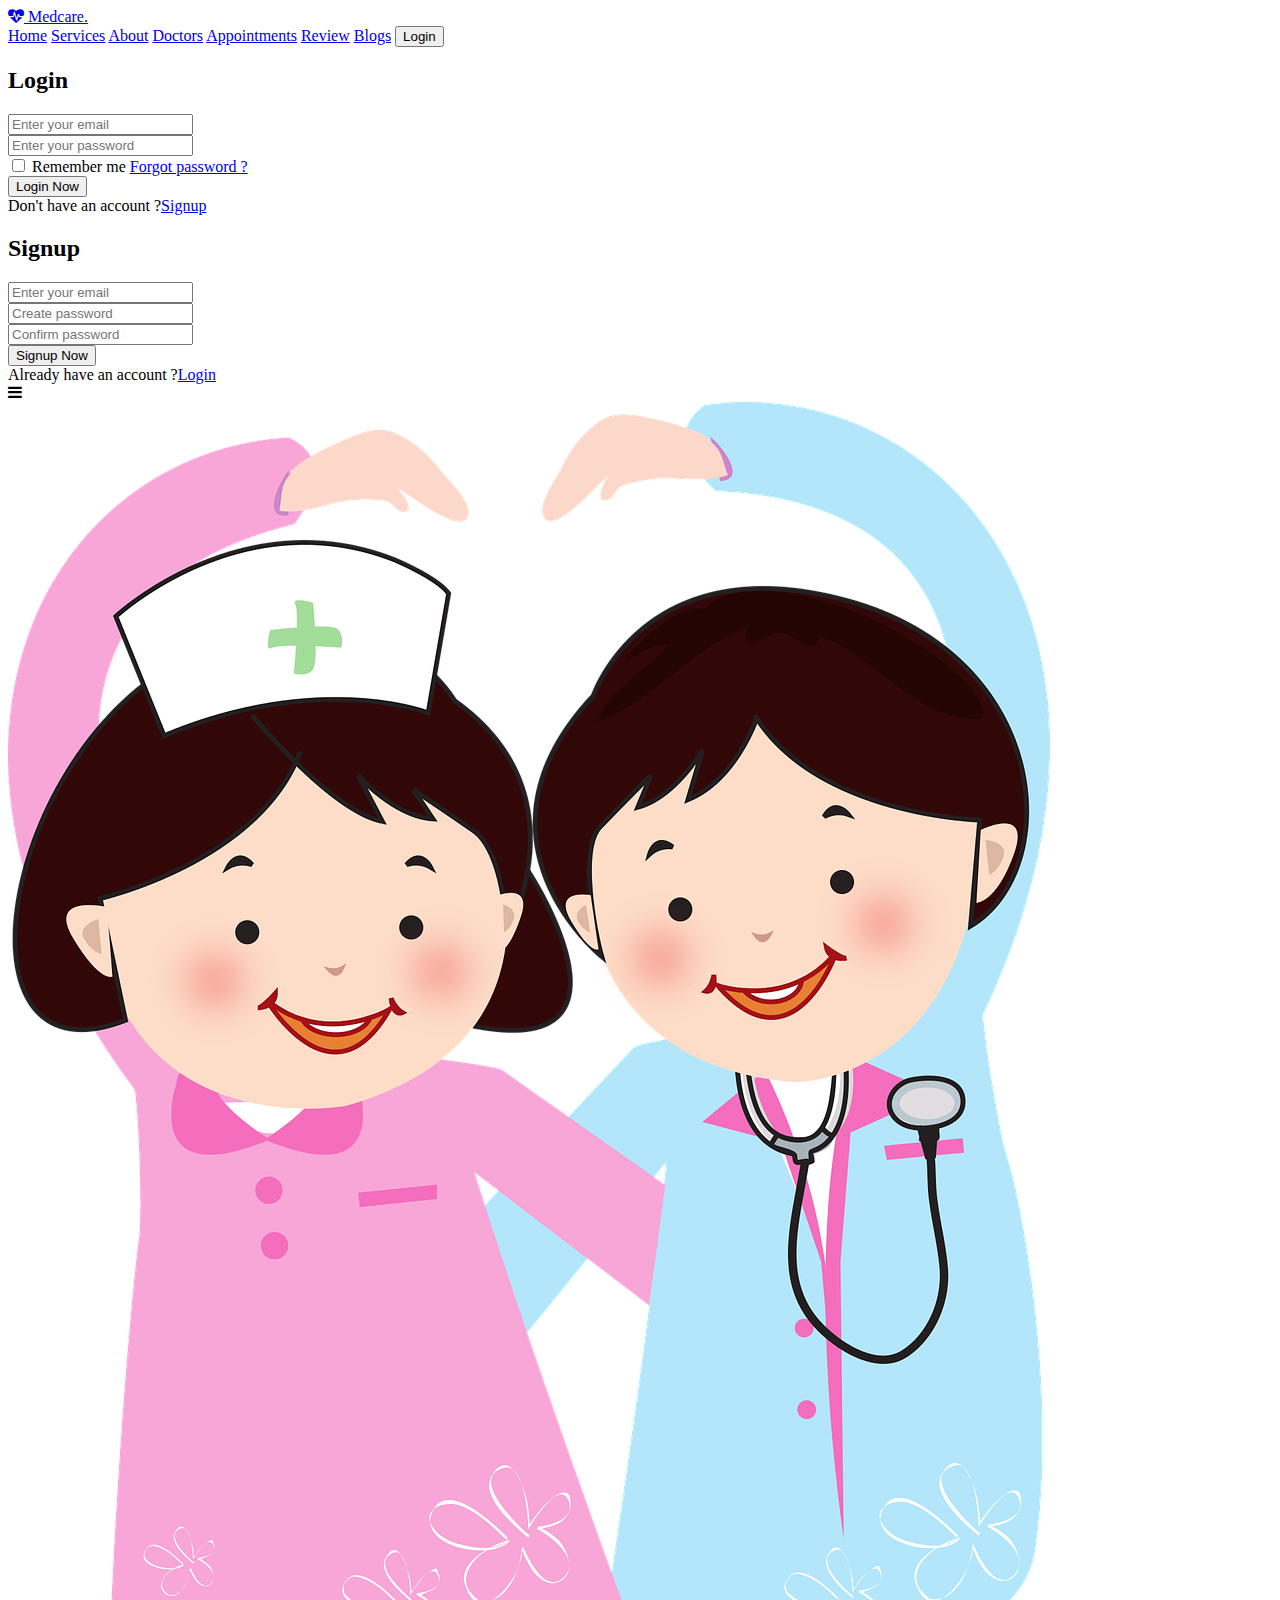
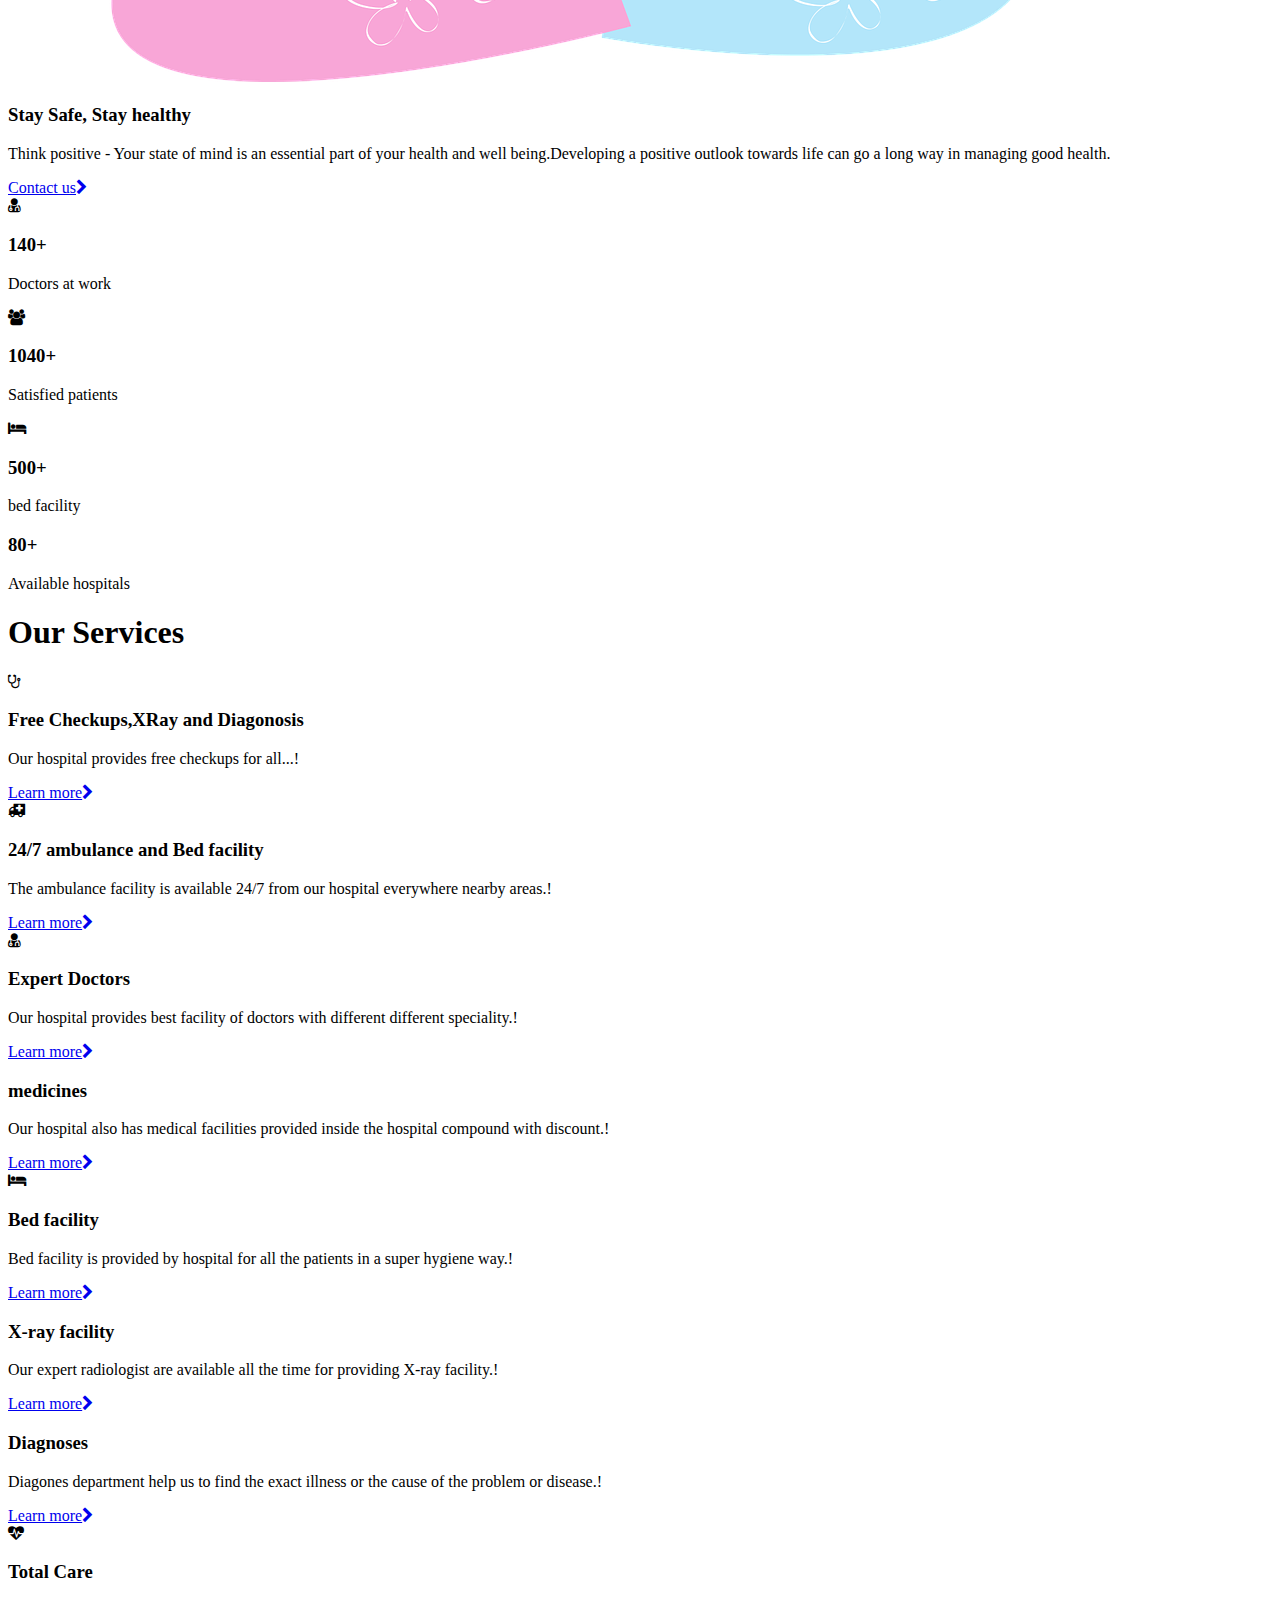
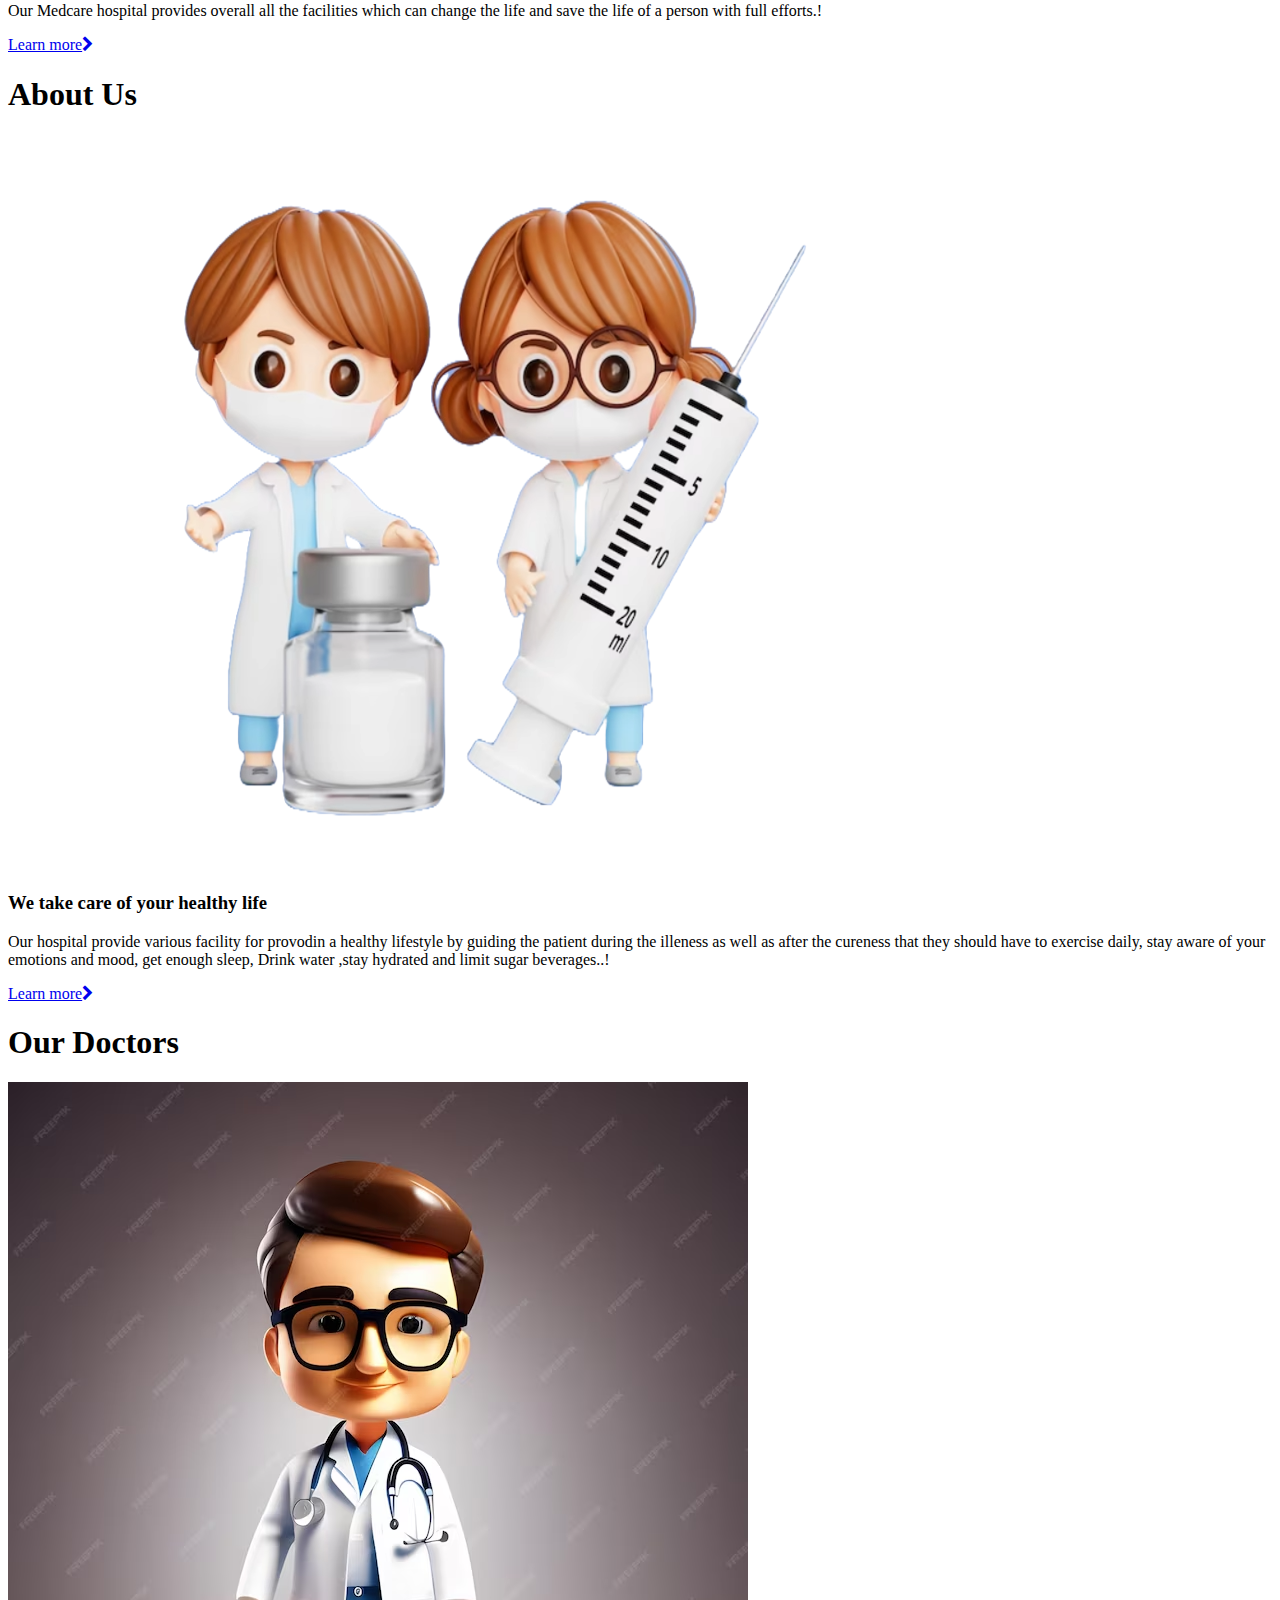
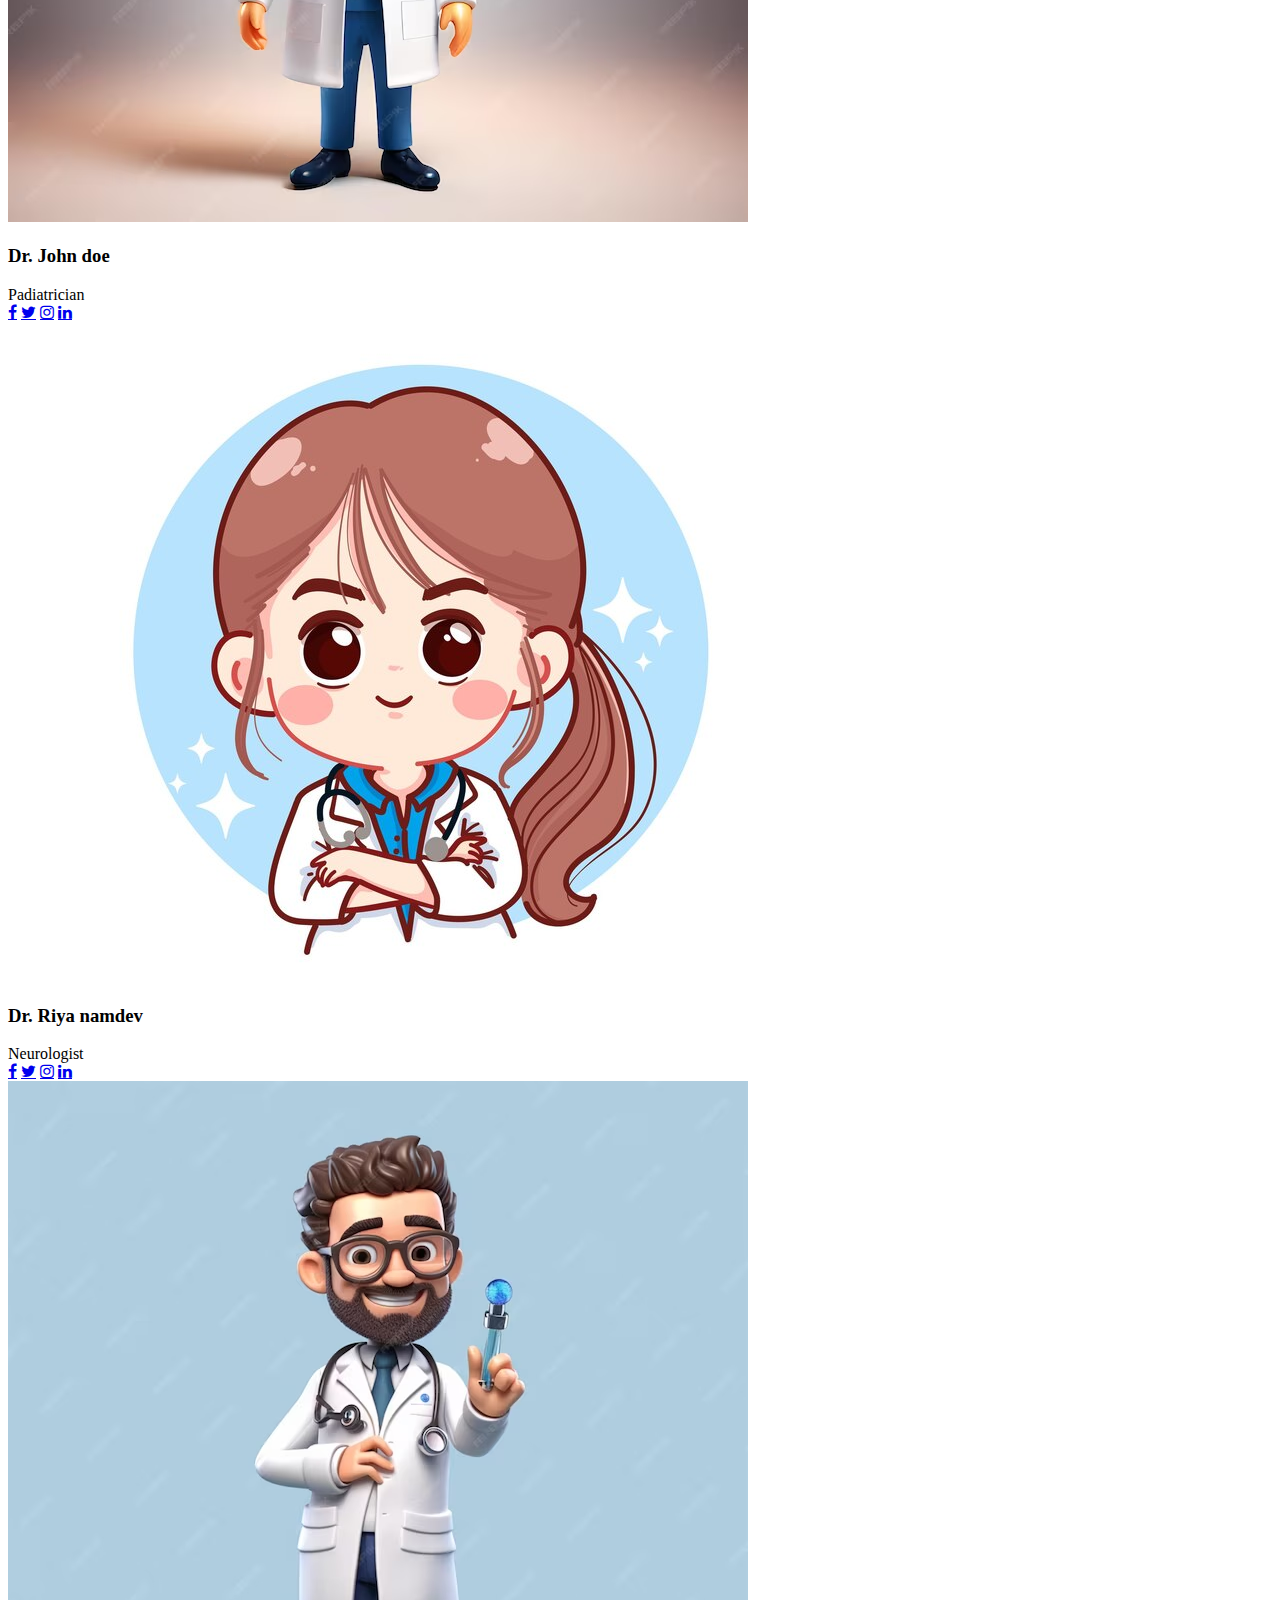
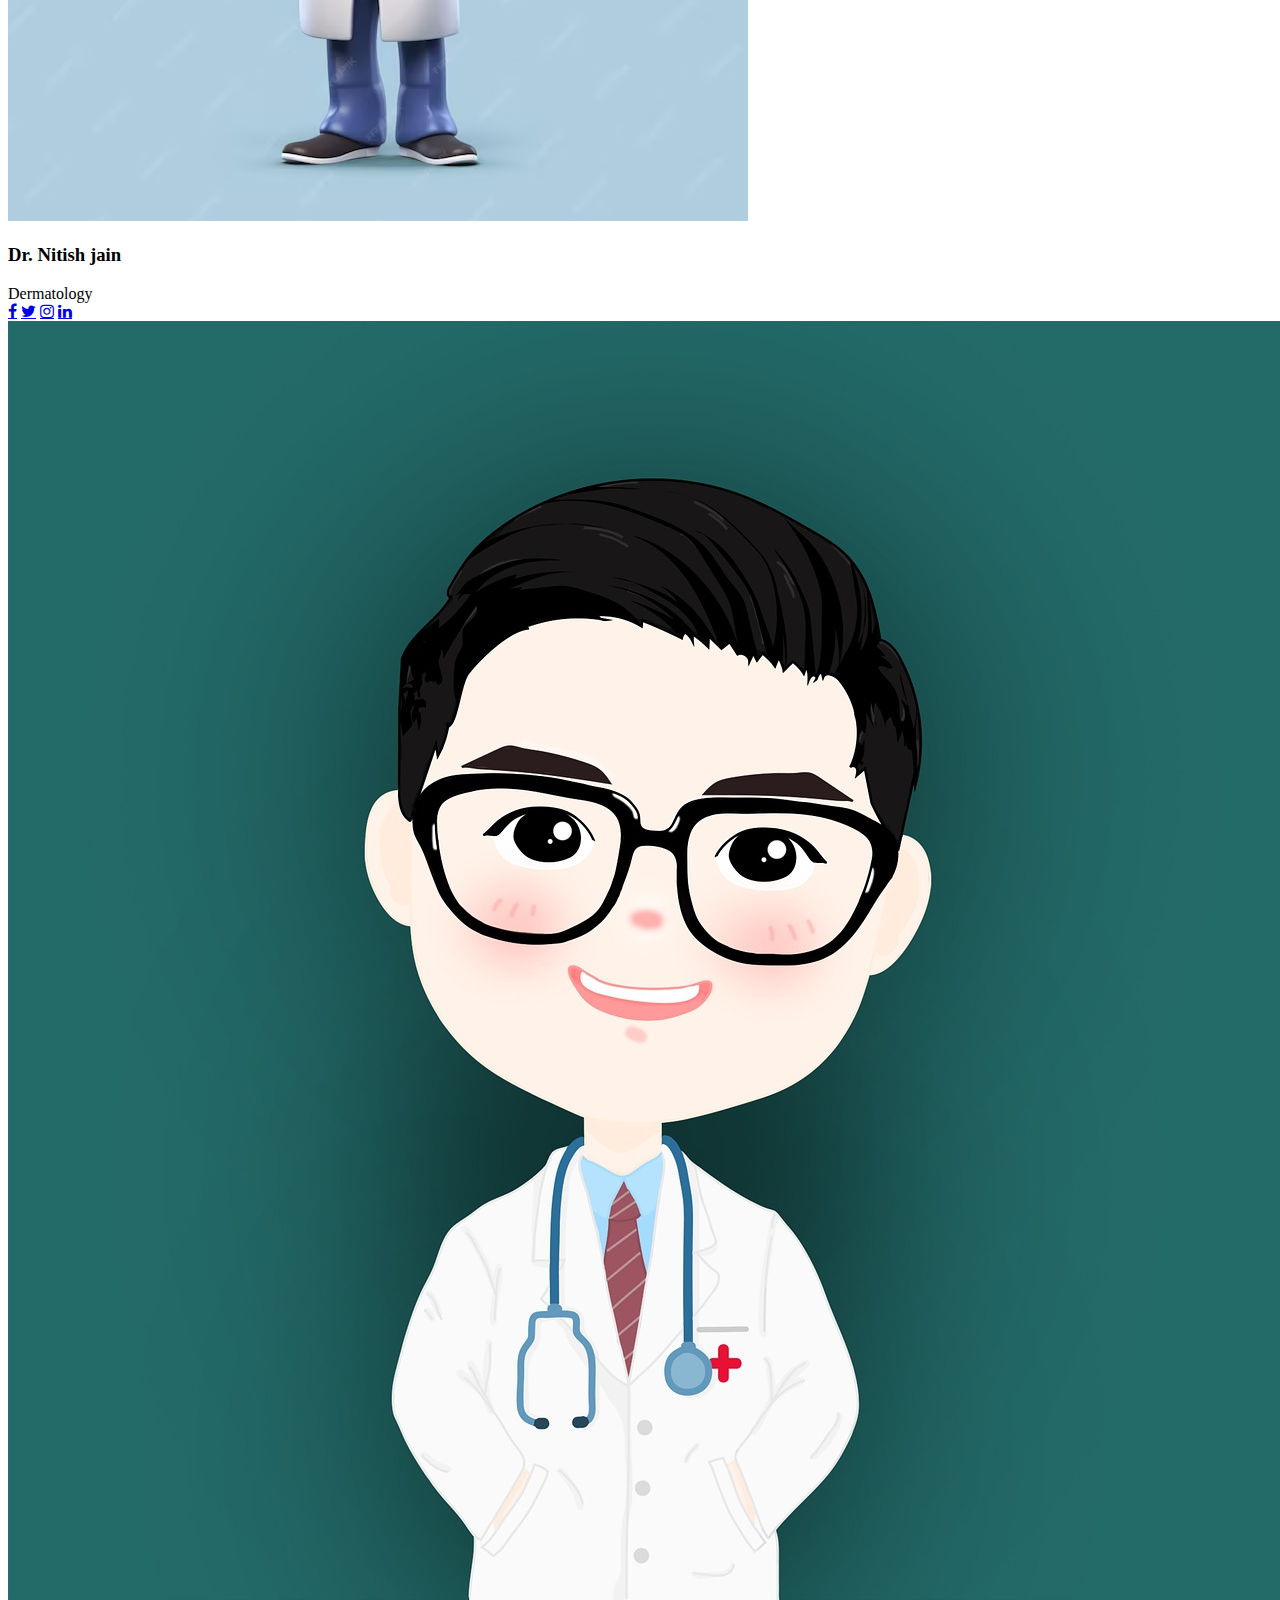
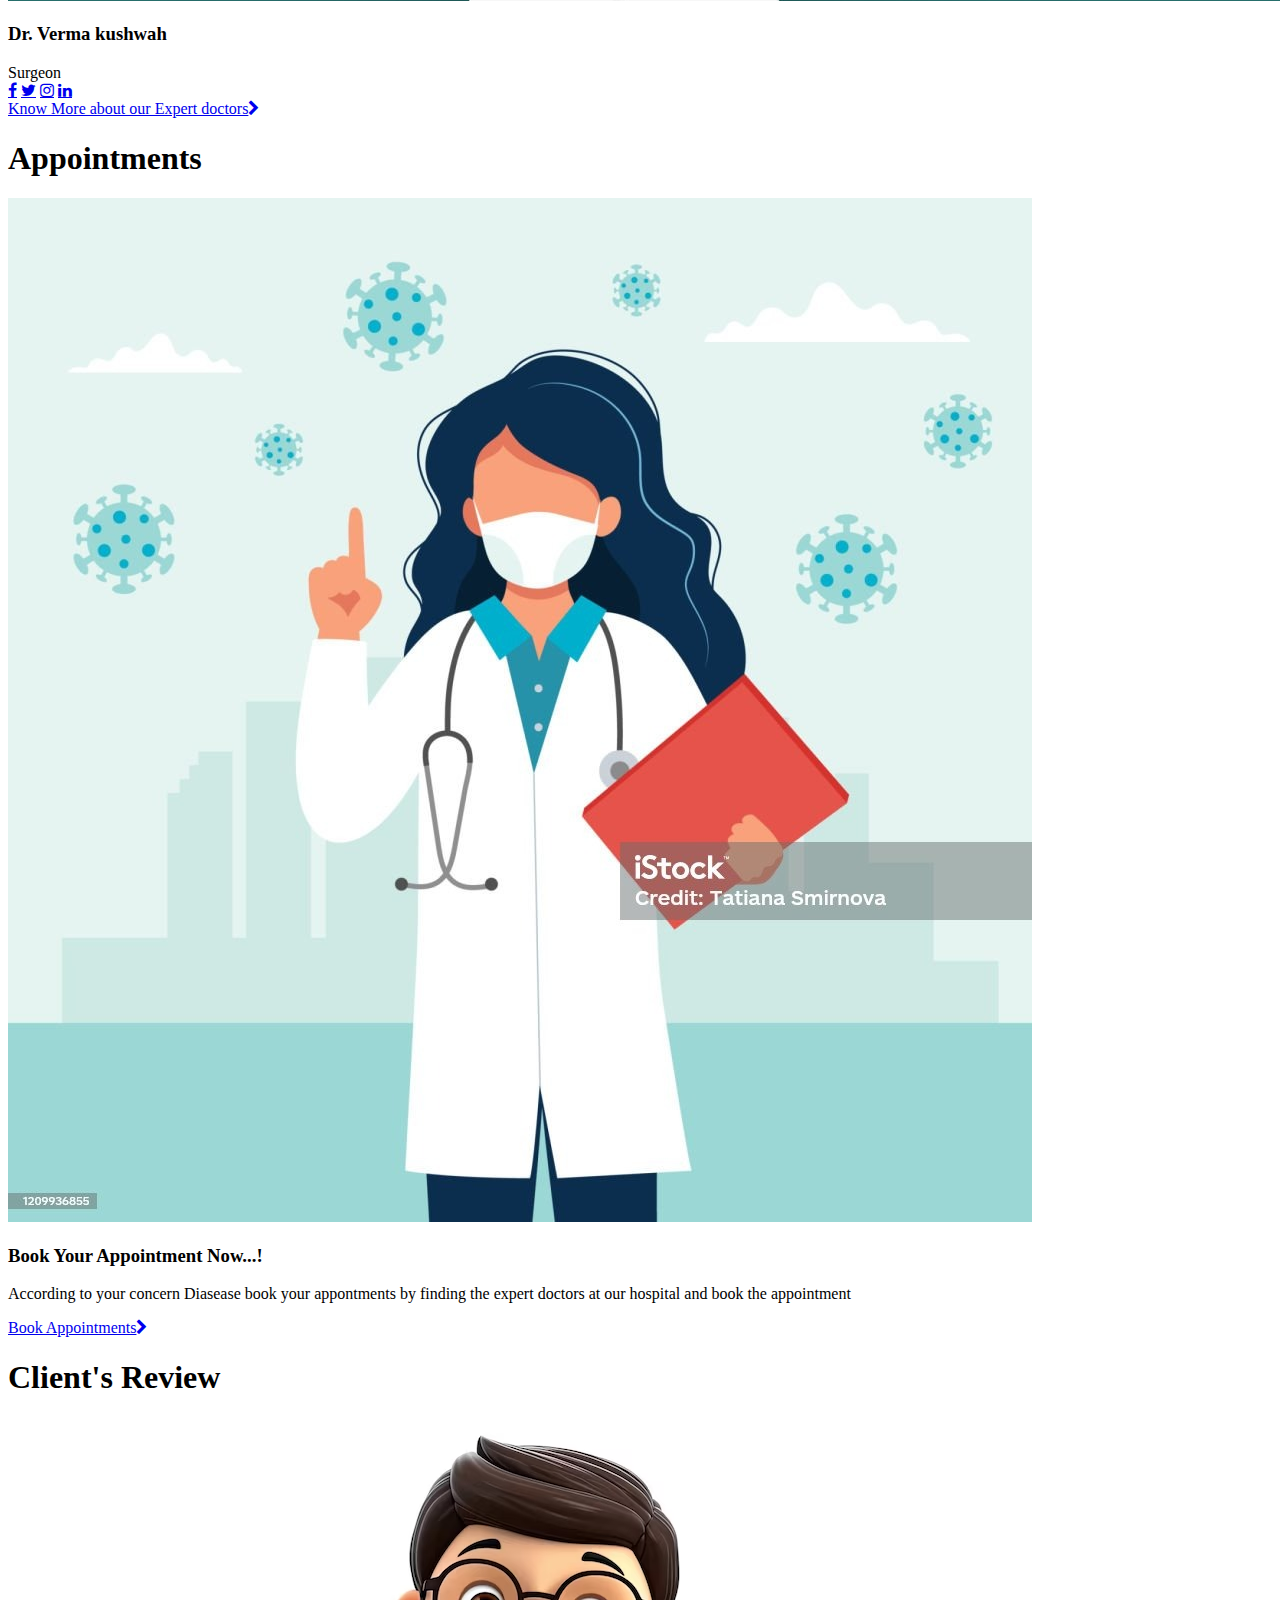
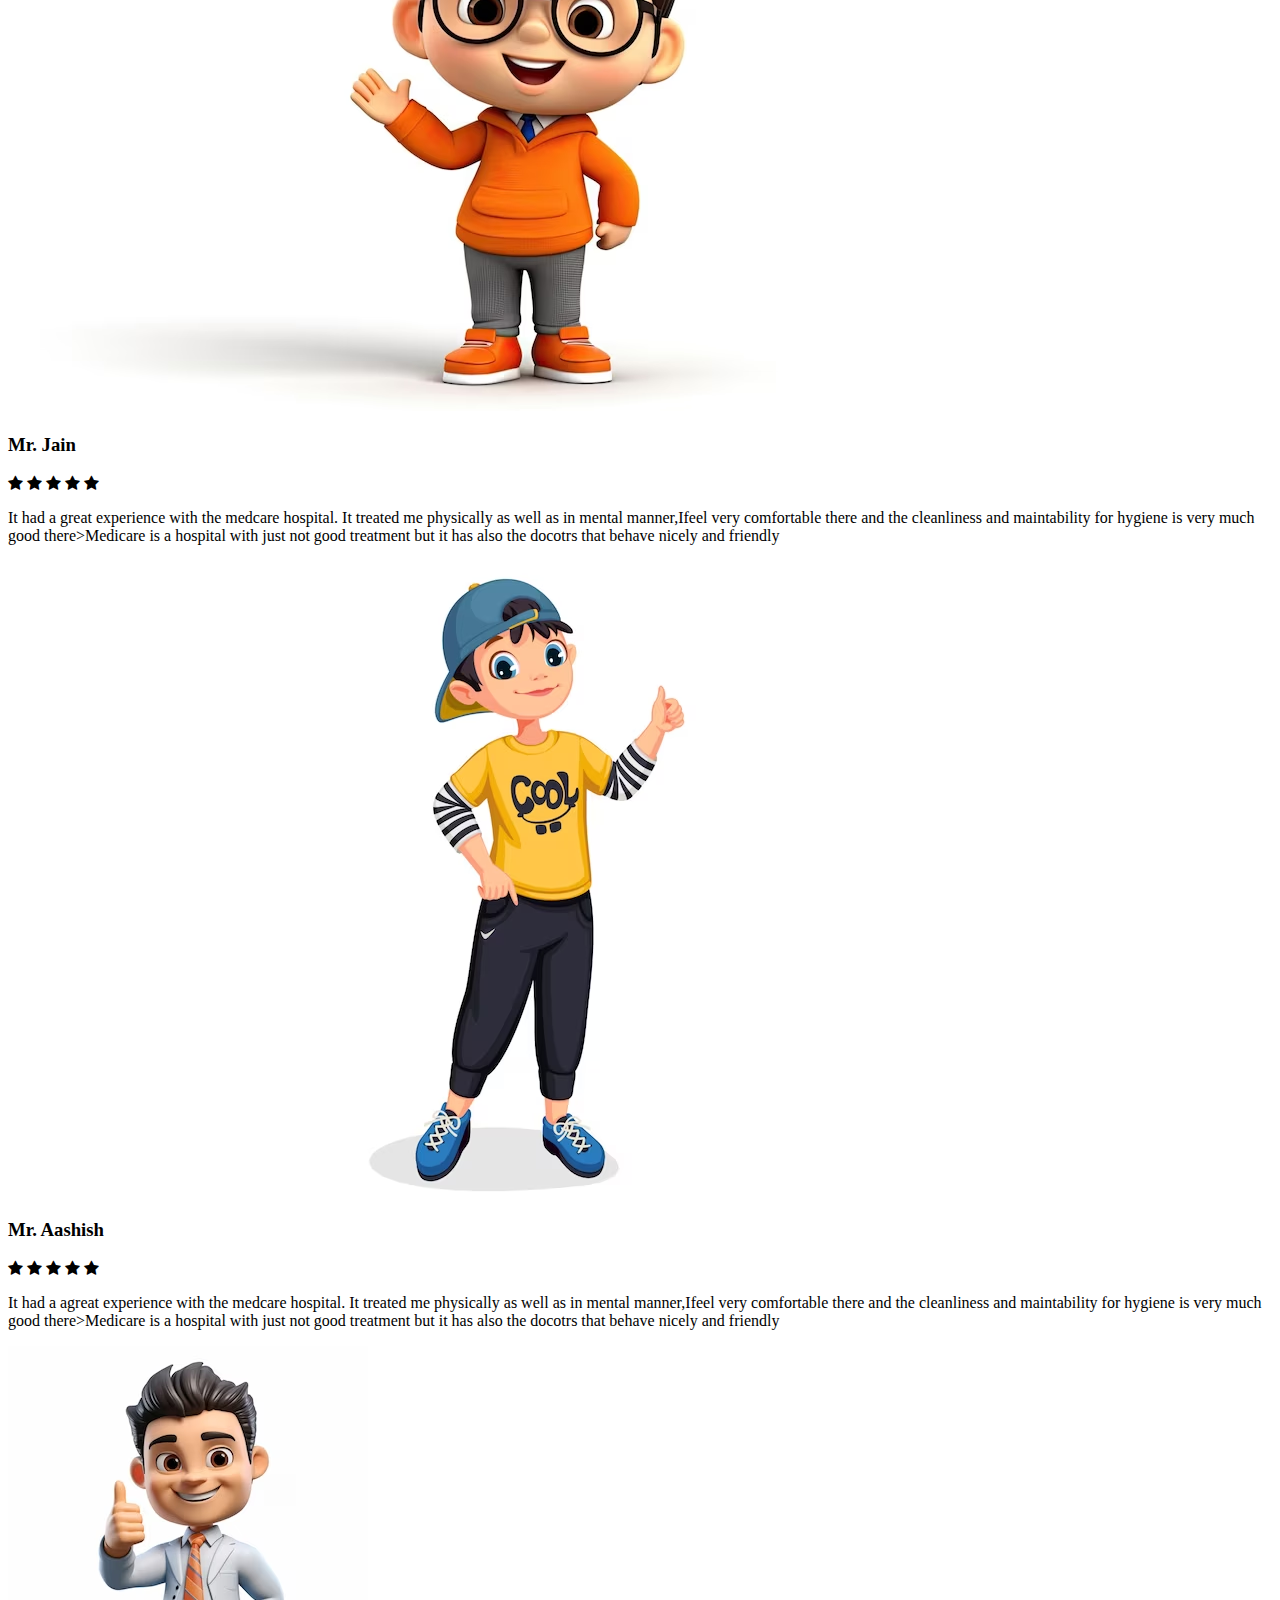
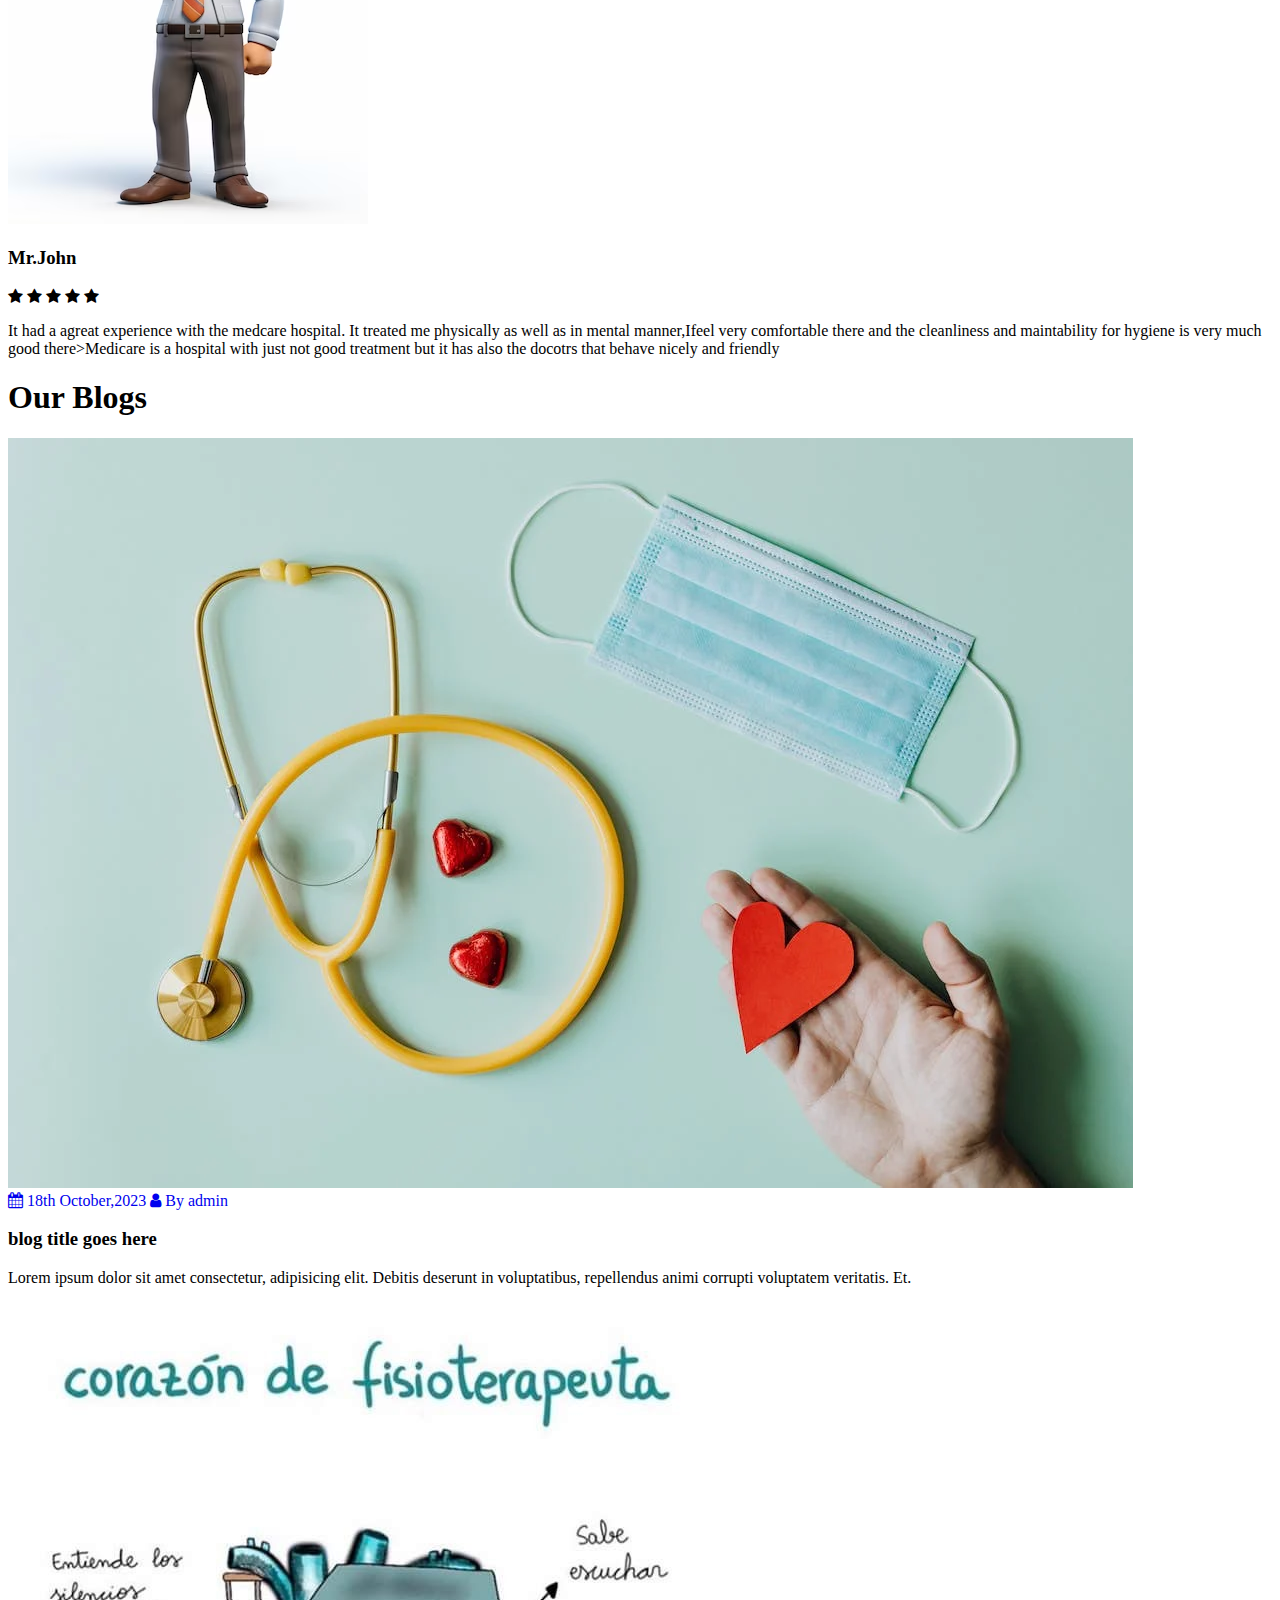
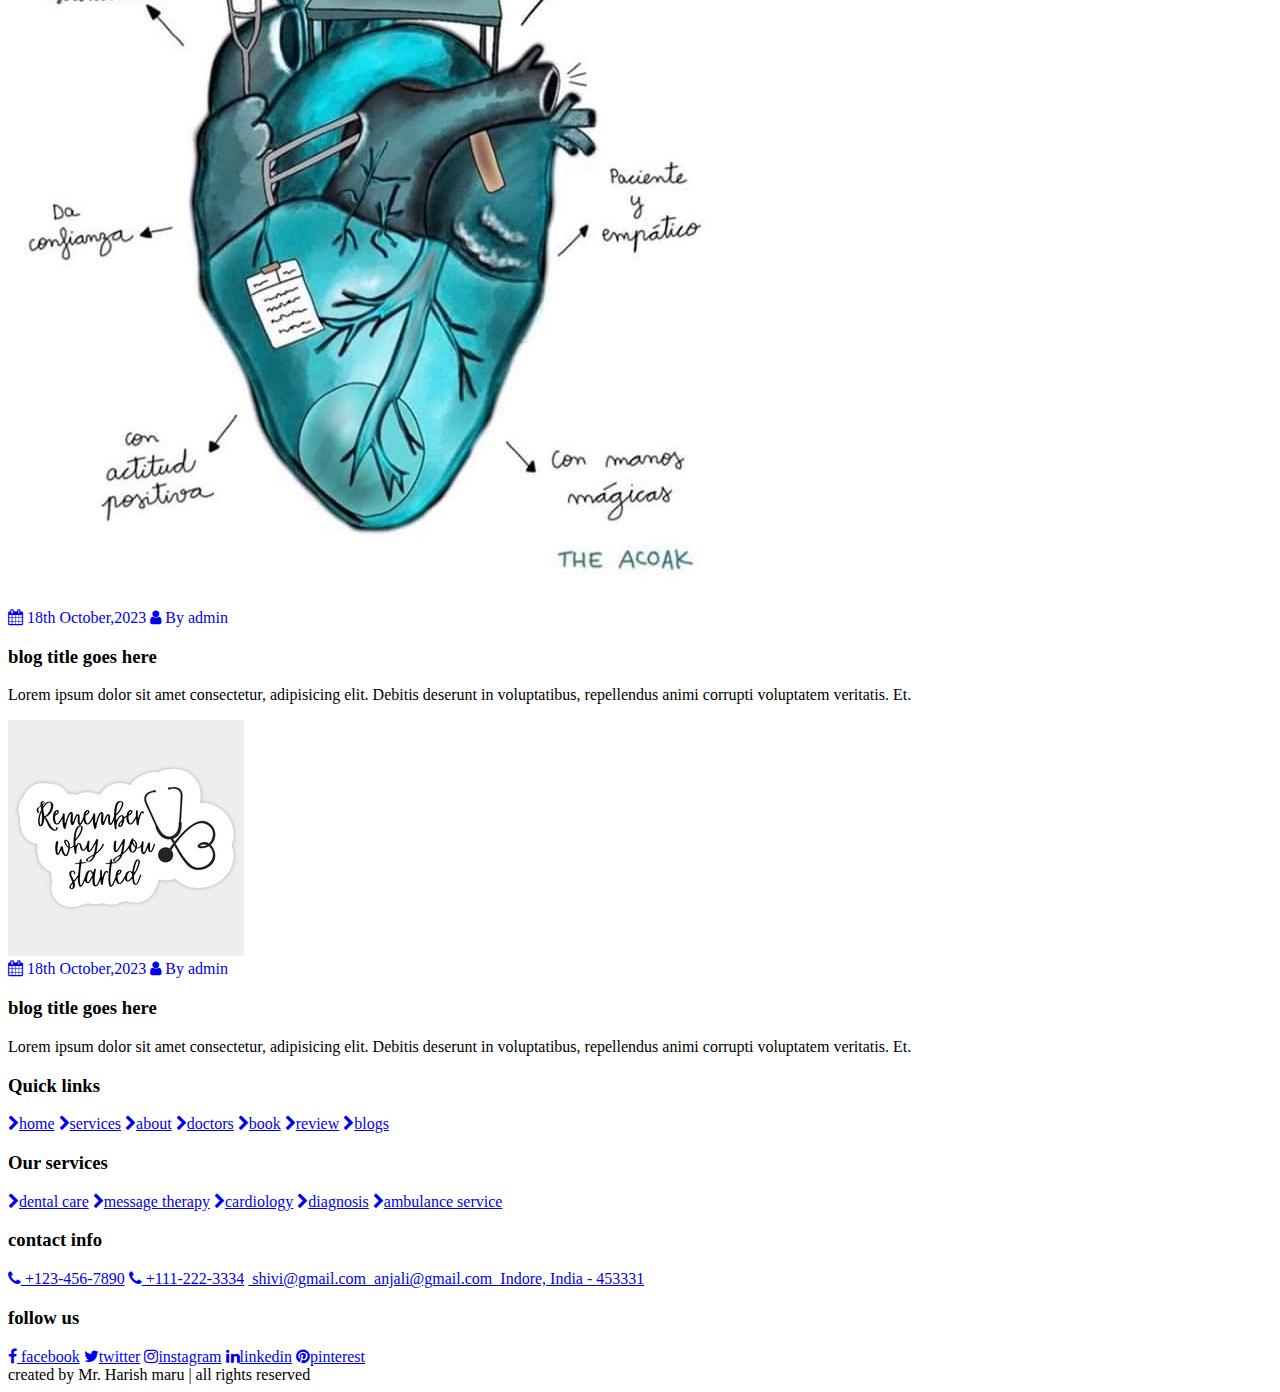
==== index.html @ 9809d9b3 "first commit" ====
<!DOCTYPE html>
<html lang="en">
<head>
    <meta charset="UTF-8">
    <meta name="viewport" content="width=device-width, initial-scale=1.0">
    <title>Hospital management system</title>
    <link rel="stylesheet" href="style.css" class="css">
    <link rel="stylesheet" href="https://cdnjs.cloudflare.com/ajax/libs/font-awesome/4.7.0/css/font-awesome.min.css">
    <!-- <link rel="stylesheet" href="https://fonts.googleapis.com/css2?family=Material+Symbols+Outlined:opsz,wght,FILL,GRAD@20..48,100..700,0..1,-50..200" /> -->
</head>
<body>

    <!-- #header section starts here -->
    <header class="header">
        
        <a href="#" class="logo"><i class="fa fa-heartbeat"></i> Medcare. </a>
        <nav class="navbar">

        <a href="#home">Home</a>
        <a href="#services">Services</a>
        <a href="#about">About</a>
        <!-- <a href="#Departments">Department</a> -->
        <a href="#doctors">Doctors</a>
        <a href="#book">Appointments</a>
        <a href="#review">Review</a>
        <a href="#blogs">Blogs</a>


        <a href="#" class="navlogo"></a>
        <button class="button" id="form-open">Login</button>
       </nav> 
   </header>
   <section class="home">

       <div class="formContainer">
           <i class="uil uil-times form_close"></i>
           
           <div class="loginform">
               <form action="login.php" method="post">
            <h2>Login</h2>
            
            <div class="inputbox">
                <input type="email" placeholder="Enter your email" name="email" required/>
                <i class="uil uil-envelope-alt email"></i>
            </div>
            <div class="inputbox">
                <input type="password" placeholder="Enter your password" name="password" required/>
                <i class="uil uil-lock password"></i>
                <i class="uil uil-eye-slash pw_hide"></i>
            </div>
            <div class="option_field">
                <span class="checkbox">
                    <input type="checkbox" id="check">
                    <label for="check">Remember me</label>
                </span>
                <a href="#" class="forgot_pw">Forgot password ?</a>
            </div>
            <button class="button">Login Now</button>
            
             <div class="login_signup">
                Don't  have an account ?<a href="#" id="signup">Signup</a>
            </div> 
        </form>
    </div>


    <!-- signup form -->
     <div class="signupform">
        <form action="#">
     <h2>Signup</h2>
     
     <div class="inputbox">
         <input type="email" placeholder="Enter your email" required/>
         <i class="uil uil-envelope-alt email"></i>
     </div>
     <div class="inputbox">
         <input type="password" placeholder="Create password" required/>
         <i class="uil uil-lock password"></i>
         <i class="uil uil-eye-slash pw_hide"></i>
     </div>
     <div class="inputbox">
        <input type="password" placeholder="Confirm password" required/>
        <i class="uil uil-lock password"></i>
        <i class="uil uil-eye-slash pw_hide"></i>
    </div>
     <button class="button">Signup Now</button>
     
     <div class="login_signup">
         Already have an account ?<a href="#" id="login">Login</a>
     </div>
 </form>
</div>
</div> 
</section>




       
    </nav>
    <div id="menu-btn" class="fa fa-bars"></div>
</header>
<!-- header section ends here -->

<!-- #Home section starts here -->
<section class="home" id="home">

    <div class="image">
        <img src="/images/home.webp" alt="">
    </div>
    <div class="content">
        <h3>Stay Safe, Stay healthy</h3>
        <p>Think positive - Your state of mind is an essential part of your health and well being.Developing a positive outlook towards life can go a long way in managing good health.</p>
        <a href="/ContactPage/Contact.html"></a>
        <a href="/ContactPage/Contact.html" class="btn">Contact us<span class="fa fa-chevron-right"></span></a>
    </div>


</section>
<!-- # Home section ends here -->


<!-- # ICON section starts here -->

<section class="icons-container">

    <div class="icons">
        <i class="fa fa-user-md"></i>
        <h3>140+</h3>
        <p>Doctors at work</p>
    </div>

    <div class="icons">
        <i class="fa fa-users"></i>
        <h3>1040+</h3>
        <p>Satisfied patients</p>
    </div>

    <div class="icons">
        <i class="fa fa-bed"></i>
        <h3>500+</h3>
        <p>bed facility</p>
    </div>
    <div class="icons">
        <i class="fas fa-hospital-alt"></i>
        <h3>80+</h3>
        <p>Available hospitals</p>
    </div>



</section>

<!-- # ICON section ends here -->


<!-- # services section starts here -->

<section class="services" id="services">
    <h1 class="heading">Our  <span> Services</span></h1>

    <div class="box-container">
        <div class="box">
            <i class="fa fa-stethoscope"></i>
            <h3>Free Checkups,XRay and Diagonosis</h3>
            <p>Our hospital provides free checkups for all...!</p>
            <a href="Learn_more.html" class="btn">Learn more<span class="fa fa-chevron-right"></span></a>
        </div>
        <div class="box">
            <i class="fa fa-ambulance"></i>
            <h3>24/7 ambulance and Bed facility</h3>
            <p>The ambulance facility is available 24/7 from our hospital everywhere nearby areas.!</p>
            <a href="Learn_more.html" class="btn">Learn more<span class="fa fa-chevron-right"></span></a>
        </div>

        <div class="box">
            <i class="fa fa-user-md"></i>
            <h3>Expert Doctors</h3>
            <p>Our hospital provides best facility of doctors with different different speciality.!</p>
            <a href="Learn_more.html" class="btn">Learn more<span class="fa fa-chevron-right"></span></a>
        </div>
        <div class="box">
            <i class="fa-solid fa-suitcase-medical"></i>
            <h3>medicines</h3>
            <p>Our hospital also has medical facilities provided inside the hospital compound with discount.!</p>
            <a href="/Medical Section/Medical.html" class="btn">Learn more<span class="fa fa-chevron-right"></span></a>
        </div>
        <div class="box">
            <i class="fa fa-bed"></i>
            <h3>Bed facility</h3>
            <p>Bed facility is provided by hospital for all the patients in a super hygiene way.!</p>
            <a href="Learn_more.html" class="btn">Learn more<span class="fa fa-chevron-right"></span></a>
        </div>
        <div class="box">
            <i class="fas fa-x-ray"></i>
            <h3>X-ray facility</h3>
            <p>Our expert radiologist are available all the time for providing X-ray facility.!</p>
            <a href="Learn_more.html" class="btn">Learn more<span class="fa fa-chevron-right"></span></a>
        </div>
        <div class="box">
            <i class="fas fa-diagnoses"></i>
            <h3>Diagnoses</h3>
            <p>Diagones department help us to find the exact illness or the cause of the problem or disease.!</p>
            <a href="Learn_more.html" class="btn">Learn more<span class="fa fa-chevron-right"></span></a>
        </div>
        <div class="box">
            <i class="fa fa-heartbeat"></i>
            <h3>Total Care</h3>
            <p>Our Medcare hospital provides overall all the facilities which can change the life and save the life of a person with full efforts.!</p>
            <a href="Learn_more.html" class="btn">Learn more<span class="fa fa-chevron-right"></span></a>
        </div>
    </div>


</section>

<!-- # services section ends here -->



<!-- # about section starts here -->

<section class="about" id="about">
    <h1 class="heading"><span>About </span> Us</h1>
    <div class="row">
        <div class="image">
            <img src="/images/about2.png" alt="">
        </div>
        <div class="content">
            <h3>We take care of your healthy life</h3>
            <p>Our hospital provide various facility for provodin a healthy lifestyle by guiding the patient during the illeness as well as after the cureness that they should have to exercise daily, stay aware of your emotions and mood, get enough sleep, Drink water ,stay hydrated and limit sugar beverages..!</p>
            <a href="Learn_more.html" class="btn">Learn more<span class="fa fa-chevron-right"></span></a>
        </div>
    </div>

</section>

<!-- # about section ends here -->


<!-- # Doctors section starts here -->

<section class="doctors" id="doctors">
    <h1 class="heading">Our <span> Doctors</span></h1>
    <div class="box-container">
        <div class="box">
            <img src="/images/doc1.avif" alt="">
            <h3>Dr. John doe</h3>
            <span>Padiatrician</span>
            <div class="share">
                <a href="https://www.google.com" class="fa fa-facebook-f"></a>
                <a href="https://twitter.com/intent/tweet" class="fa fa-twitter"></a>
                <a href="https://www.instagram.com" class="fa fa-instagram"></a>
                <a href="https://in.linkedin.com" class="fa fa-linkedin"></a>
            </div>
        </div>
        <div class="box">
            <img src="/images/doc2.jpg" alt="">
            <h3>Dr. Riya namdev</h3>
            <span>Neurologist</span>
            <div class="share">
                <a href="https://www.facebook.com" class="fa fa-facebook-f"></a>
                <a href="https://twitter.com/intent/tweet" class="fa fa-twitter"></a>
                <a href="https://www.instagram.com" class="fa fa-instagram"></a>
                <a href="https://in.linkedin.com" class="fa fa-linkedin"></a>
            </div>
        </div>
        <div class="box">
            <img src="/images/doc3.avif" alt="">
            <h3>Dr. Nitish jain</h3>
            <span>Dermatology</span>
            <div class="share">
                <a href="https://www.facebook.com" class="fa fa-facebook-f"></a>
                <a href="https://twitter.com/intent/tweet" class="fa fa-twitter"></a>
                <a href="https://www.instagram.com" class="fa fa-instagram"></a>
                <a href="https://in.linkedin.com" class="fa fa-linkedin"></a>
            </div>
        </div>
        <div class="box">
            <img src="/images/doc4.jpg" alt="">
            <h3>Dr. Verma kushwah</h3>
            <span>Surgeon</span>
            <div class="share">
                <a href="https://www.facebook.com" class="fa fa-facebook-f"></a>
                <a href="https://twitter.com/intent/tweet" class="fa fa-twitter"></a>
                <a href="https://www.instagram.com" class="fa fa-instagram"></a>
                <a href="https://in.linkedin.com" class="fa fa-linkedin"></a>
            </div>
        </div>
        <!-- <div class="box">
            <img src="/images/doc5.jpg" alt="">
            <h3>Dr. Raj singh</h3>
            <span>Orthopedics</span>
            <div class="share">
                <a href="https://www.facebook.com" class="fa fa-facebook-f"></a>
                <a href="https://twitter.com/intent/tweet" class="fa fa-twitter"></a>
                <a href="https://www.instagram.com" class="fa fa-instagram"></a>
                <a href="https://in.linkedin.com" class="fa fa-linkedin"></a>
            </div>
        </div>
        <div class="box">
            <img src="/images/doc6.jpg" alt="">
            <h3>Dr. shreee jain</h3>
            <span>Cardiologist</span>
            <div class="share">
                <a href="https://www.facebook.com" class="fa fa-facebook-f"></a>
                <a href="https://twitter.com/intent/tweet" class="fa fa-twitter"></a>
                <a href="https://www.instagram.com" class="fa fa-instagram"></a>
                <a href="https://in.linkedin.com" class="fa fa-linkedin"></a>
            </div>
        </div>
        <div class="box">
            <img src="/images/doc7.jpg" alt="">
            <h3>Dr. mithali verma</h3>
            <span>Neurosurgon</span>
            <div class="share">
                <a href="https://www.facebook.com" class="fa fa-facebook-f"></a>
                <a href="https://twitter.com/intent/tweet" class="fa fa-twitter"></a>
                <a href="https://www.instagram.com" class="fa fa-instagram"></a>
                <a href="https://in.linkedin.com" class="fa fa-linkedin"></a>
            </div>
        </div>
        <div class="box">
            <img src="/images/doc8.webp" alt="">
            <h3>Dr. ram kushwah</h3>
            <span>Radiologist</span>
            <div class="share">
                <a href="https://www.facebook.com" class="fa fa-facebook-f"></a>
                <a href="https://twitter.com/intent/tweet" class="fa fa-twitter"></a>
                <a href="https://www.instagram.com" class="fa fa-instagram"></a>
                <a href="https://in.linkedin.com" class="fa fa-linkedin"></a>
            </div>
        </div> -->
        
    </div>
    <a href="/Doctors section/Doctors.html" class="btn1">Know More about our Expert doctors<span class="fa fa-chevron-right"></span></a>
</section>

<!-- # Doctors section starts here -->

<!-- # Appiontment section starts here -->
<!-- <section class="book" id="book">
    <h1 class="heading"><span> Appointments</span></h1>
      <div class="row">
    <div class="image">
        <img src="/images/appoi2.jpeg" alt="">
    </div>
    <a href="/Appointment section/Appointment.html" class="btn">Contact us<span class="fa fa-chevron-right"></span></a> -->

    <!-- <form action="">
        <h3>Book Appointments</h3>
        <input type="text" placeholder="Your name" class="box">
        <input type="number" placeholder="Your number" class="box">
        <input type="email" placeholder="Your email" class="box">
        <input type="date" class="box">
        <input type="submit" value="Book now" class="btn" >
    </form> -->
<!-- </div>
</section> -->
<section class="about" id="about">
    <h1 class="heading"><span> Appointments </span></h1>
    <div class="row">
        <div class="image">
            <img src="/images/appoi2.jpeg" alt="">
        </div>
        <div class="content">
            <h3>Book Your Appointment Now...!</h3>
            <p>According to your concern Diasease book your appontments by finding the expert doctors at our hospital and book the appointment</p>
            <a href="/Doctors section/Doctors.html " class="btn">Book Appointments<span class="fa fa-chevron-right"></span></a>
        </div>
    </div>

</section>

<!-- Appointment section ends here -->

<!-- #Reviev section starts here -->
<section class="review" id="review">
    <h1 class="heading">Client's<span> Review</span></h1>
    <div class="box-container">
        <div class="box">
            <img src="/images/review1.avif" alt="">
            <h3>Mr. Jain</h3>
            <div class="stars">
                <i class="fa fa-star checked"></i>
                <i class="fa fa-star checked"></i>
                <i class="fa fa-star checked"></i>
                <i class="fa fa-star checked"></i>
                <i class="fa fa-star checked"></i>
            </div>
            <p class="text">It had a great experience with the medcare hospital. It treated me physically as well as in mental manner,Ifeel very comfortable there and the cleanliness and maintability for hygiene is very much good there>Medicare is a hospital with just not good treatment but it has also the docotrs that behave nicely and friendly</p>
        </div>
        <div class="box">
            <img src="/images/review2.avif" alt="">
            <h3>Mr. Aashish  </h3>
            <div class="stars">
                <i class="fa fa-star checked"></i>
                <i class="fa fa-star checked"></i>
                <i class="fa fa-star checked"></i>
                <i class="fa fa-star checked"></i>
                <i class="fa fa-star checked"></i>
            </div>
            <p class="text">It had a agreat experience with the medcare hospital. It treated me physically as well as in mental manner,Ifeel very comfortable there and the cleanliness and maintability for hygiene is very much good there>Medicare is a hospital with just not good treatment but it has also the docotrs that behave nicely and friendly</p>
        </div>
        <div class="box">
            <img src="/images/review3.avif" alt="">
            <h3>Mr.John</h3>
            <div class="stars">
                <i class="fa fa-star checked"></i>
                <i class="fa fa-star checked"></i>
                <i class="fa fa-star checked"></i>
                <i class="fa fa-star checked"></i>
                <i class="fa fa-star checked"></i>
            </div>
            <p class="text">It had a agreat experience with the medcare hospital. It treated me physically as well as in mental manner,Ifeel very comfortable there and the cleanliness and maintability for hygiene is very much good there>Medicare is a hospital with just not good treatment but it has also the docotrs that behave nicely and friendly</p>
        </div>
    </div>
</section>
<!-- Review section ends here -->

<!-- #Blog section starts here -->
<section class="blogs" id="blogs">
    <h1 class="heading">Our <span>Blogs</span></h1>
    <div class="box-container">
        <div class="box">
            <div class="image">
                <img src="/images/blog1.webp" alt="">
            </div>
            <div class="content">
                <div class="icon">
                    <a href="#"><i class="fa fa-calendar"> 18th October,2023</i></a>
                    <a href="#"><i class="fa fa-user"> By admin</i></a>
                </div>
                <h3>blog title goes here</h3>
                <p>Lorem ipsum dolor sit amet consectetur, adipisicing elit. Debitis deserunt in voluptatibus, repellendus animi corrupti voluptatem veritatis. Et.</p>
                <!-- <a href="Learn_more.html" class="btn">Learn more<span class="fa fa-chevron-right"></span></a> -->
            </div>
        </div>
        <div class="box">
            <div class="image">
                <img src="/images/blog7.jpg" alt="">
            </div>
            <div class="content">
                <div class="icon">
                    <a href="#"><i class="fa fa-calendar"> 18th October,2023</i></a>
                    <a href="#"><i class="fa fa-user"> By admin</i></a>
                </div>
                <h3>blog title goes here</h3>
                <p>Lorem ipsum dolor sit amet consectetur, adipisicing elit. Debitis deserunt in voluptatibus, repellendus animi corrupti voluptatem veritatis. Et.</p>
                <!-- <a href="Learn_more.html" class="btn">Learn more<span class="fa fa-chevron-right"></span></a> -->
            </div>
        </div>
        <div class="box">
            <div class="image">
                <img src="/images/blog6.jpg" alt="">
            </div>
            <div class="content">
                <div class="icon">
                    <a href="#"><i class="fa fa-calendar"> 18th October,2023</i></a>
                    <a href="#"><i class="fa fa-user"> By admin</i></a>
                </div>
                <h3>blog title goes here</h3>
                <p>Lorem ipsum dolor sit amet consectetur, adipisicing elit. Debitis deserunt in voluptatibus, repellendus animi corrupti voluptatem veritatis. Et.</p>
                <!-- <a href="Learn_more.html" class="btn">Learn more<span class="fa fa-chevron-right"></span></a> -->
            </div>
        </div>
    </div>
</section>
<!-- Blog section ends here -->

<!-- #Footer section starts here -->

<section class="footer">
    <div class="box-container">
        <div class="box">
            <h3>Quick links</h3>
            <a href="#"><i class="fa fa-chevron-right"></i>home</a>
            <a href="#"><i class="fa fa-chevron-right"></i>services</a>
            <a href="#"><i class="fa fa-chevron-right"></i>about</a>
            <a href="#"><i class="fa fa-chevron-right"></i>doctors</a>
            <a href="#"><i class="fa fa-chevron-right"></i>book</a>
            <a href="#"><i class="fa fa-chevron-right"></i>review</a>
            <a href="#"><i class="fa fa-chevron-right"></i>blogs</a>
        </div>
        <div class="box">
            <h3>Our services</h3>
            <a href="#"><i class="fa fa-chevron-right"></i>dental care</a>
            <a href="#"><i class="fa fa-chevron-right"></i>message therapy</a>
            <a href="#"><i class="fa fa-chevron-right"></i>cardiology</a>
            <a href="#"><i class="fa fa-chevron-right"></i>diagnosis</a>
            <a href="#"><i class="fa fa-chevron-right"></i>ambulance service</a>
        </div>
        <div class="box">
            <h3>contact info</h3>
            <a href="#"><i class="fa fa-phone"></i> +123-456-7890</a>
            <a href="#"><i class="fa fa-phone"></i> +111-222-3334</a>
            <a href="#"><i class="fa fa-envelop"></i> shivi@gmail.com </a>
            <a href="#"><i class="fa fa-envelop"></i> anjali@gmail.com </a>
            <a href="#"><i class="fa fa-map-marker-alt"></i> Indore, India - 453331</a>
        </div>
        <div class="box">
            <h3>follow us</h3>
           
            <a href="#"><i class="fa fa-facebook-f"></i> facebook</a>
            <a href="#"><i class="fa fa-twitter"></i>twitter</a>
            <a href="#"><i class="fa fa-instagram"></i>instagram</a>
            <a href="#"><i class="fa fa-linkedin"></i>linkedin</a>
            <a href="#"><i class="fa fa-pinterest"></i>pinterest</a>
        </div>
    </div>
    <div class="credit"> created by <span>Mr. Harish maru</span> | all rights reserved</div>
</section>
<script src="script.js"></script>
</body>
</html>
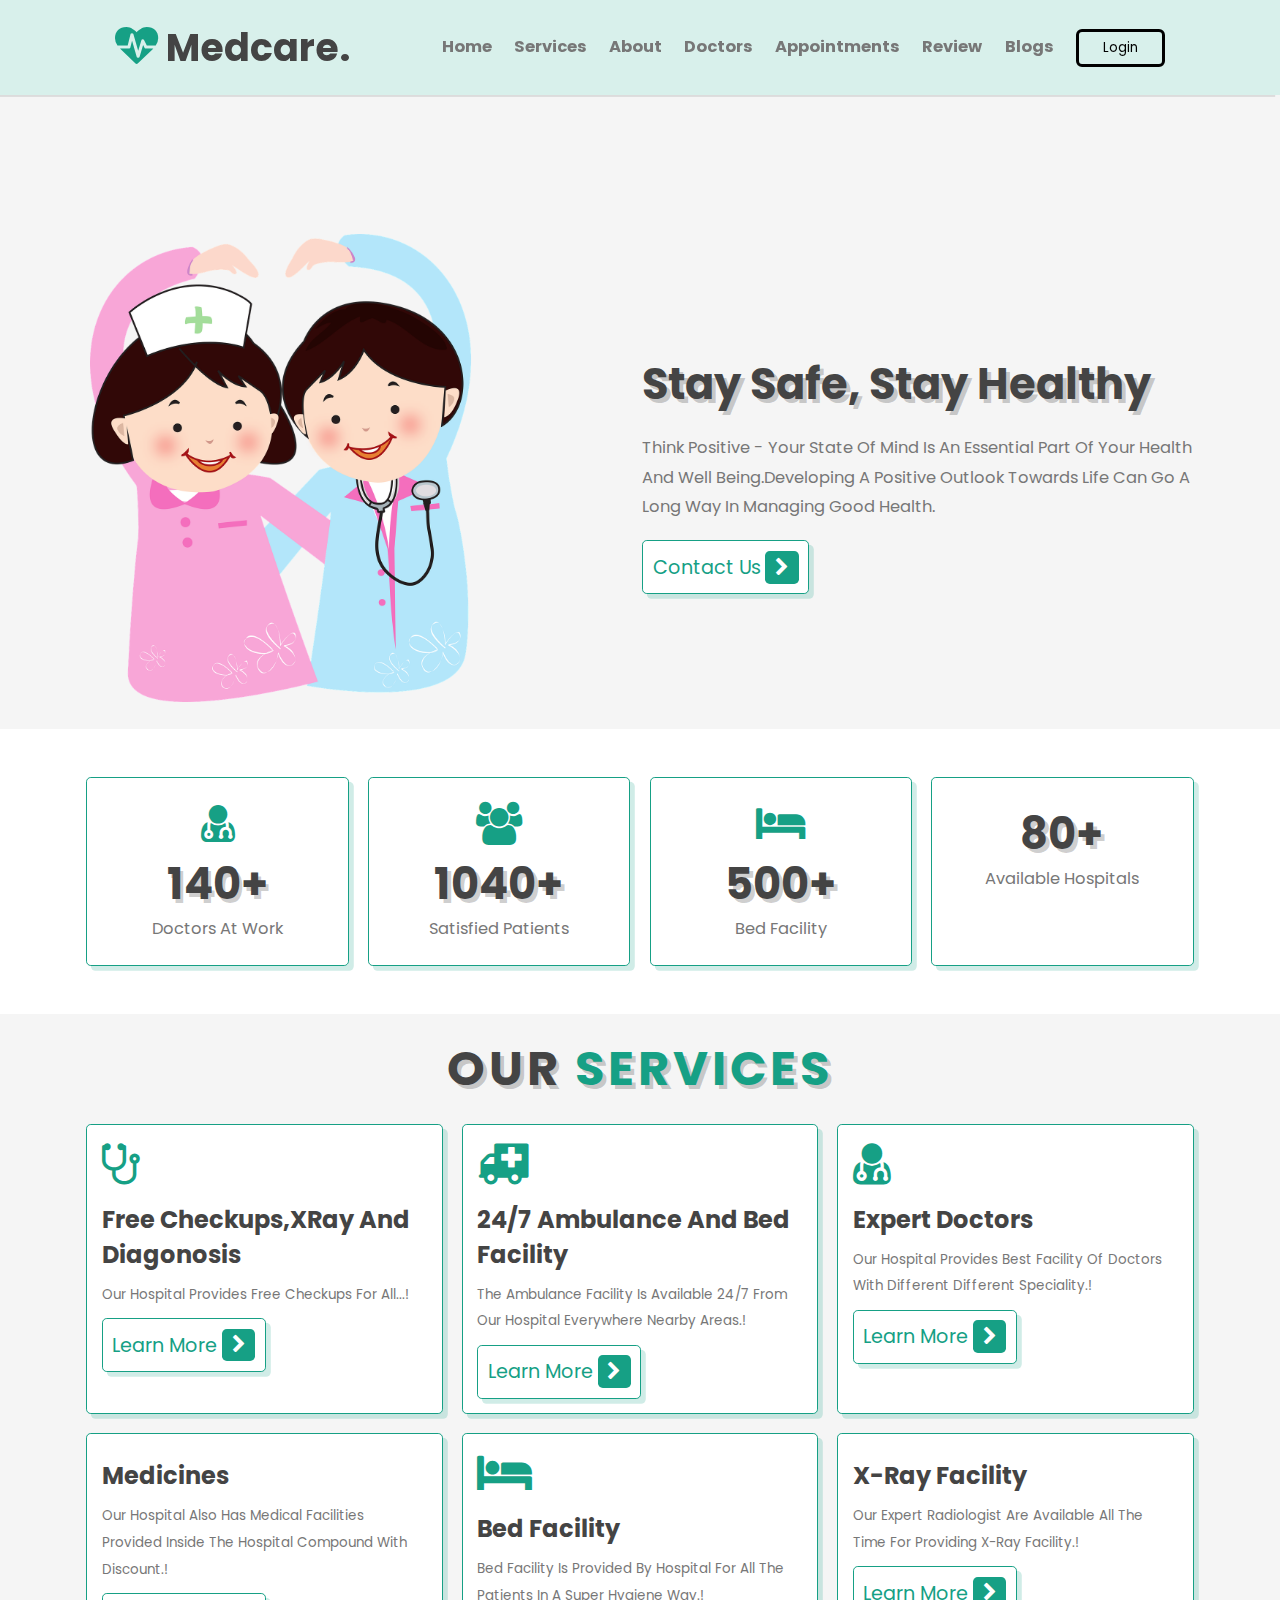
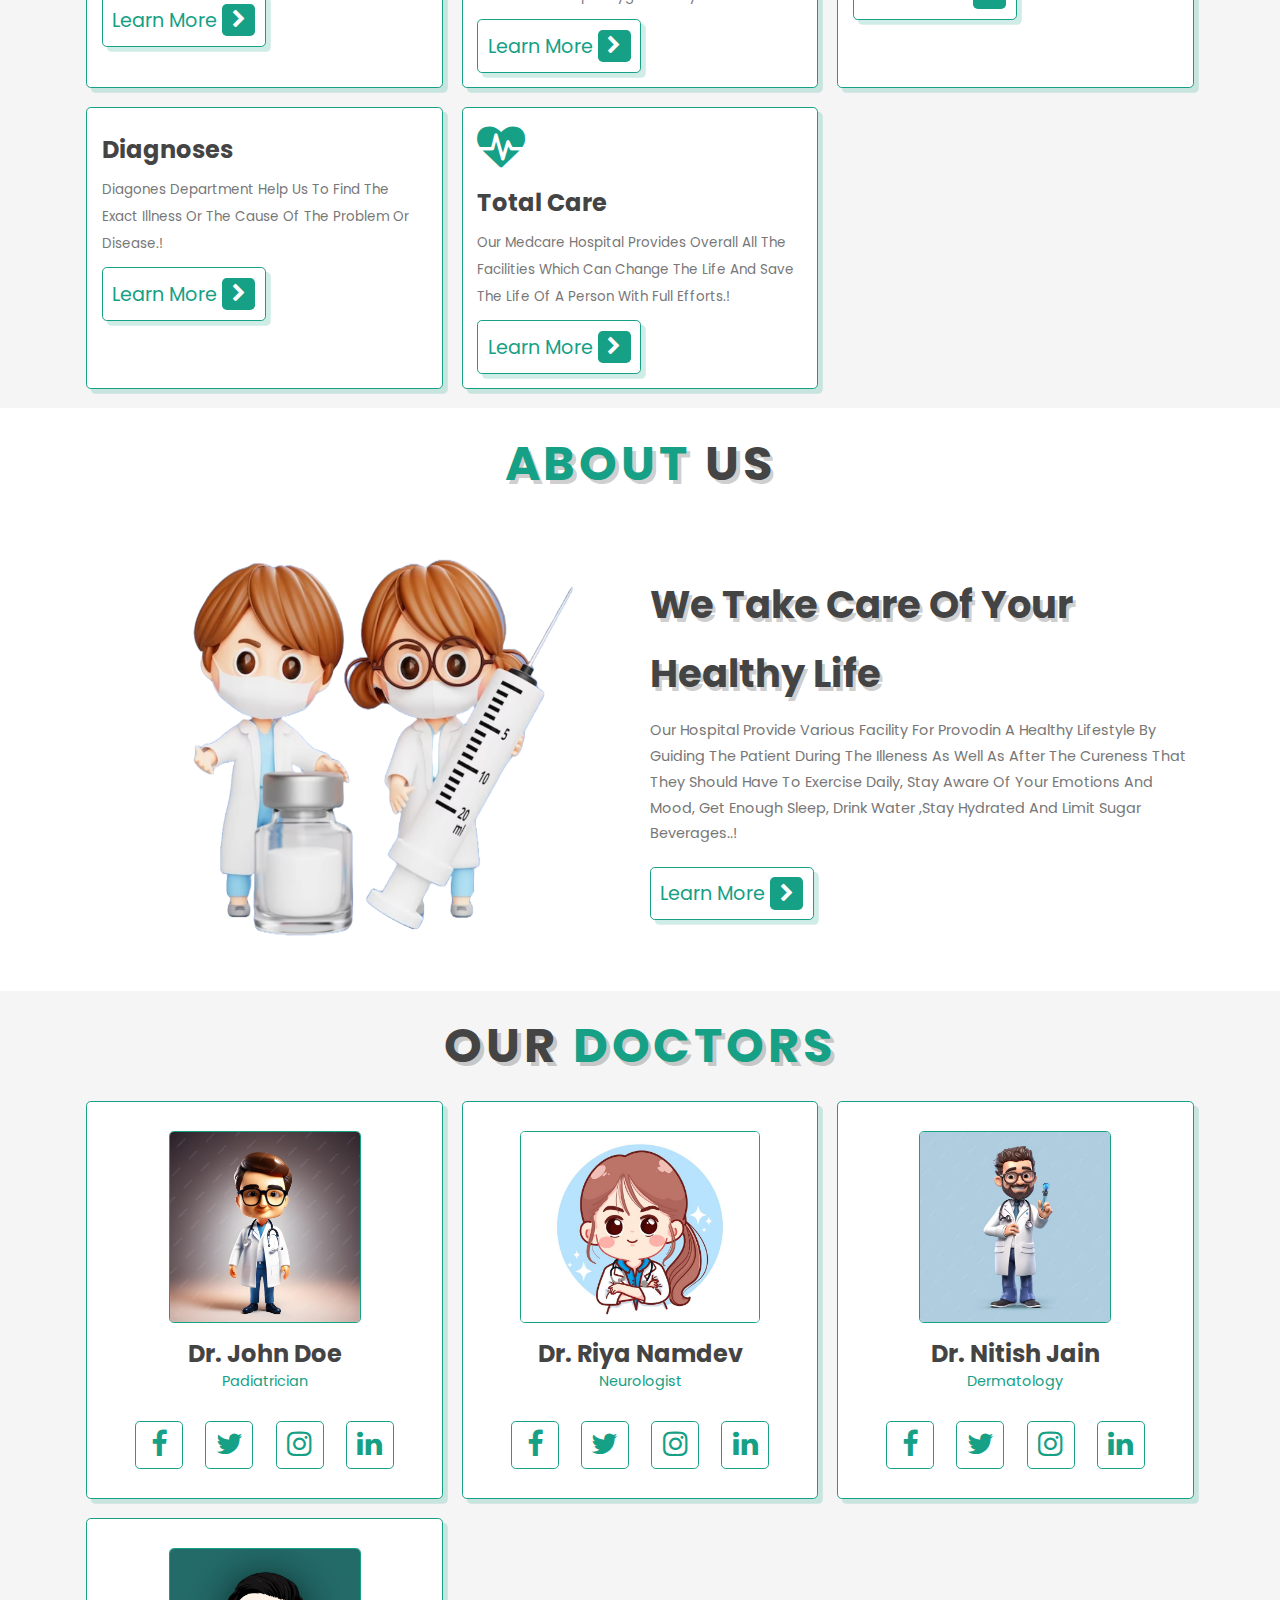
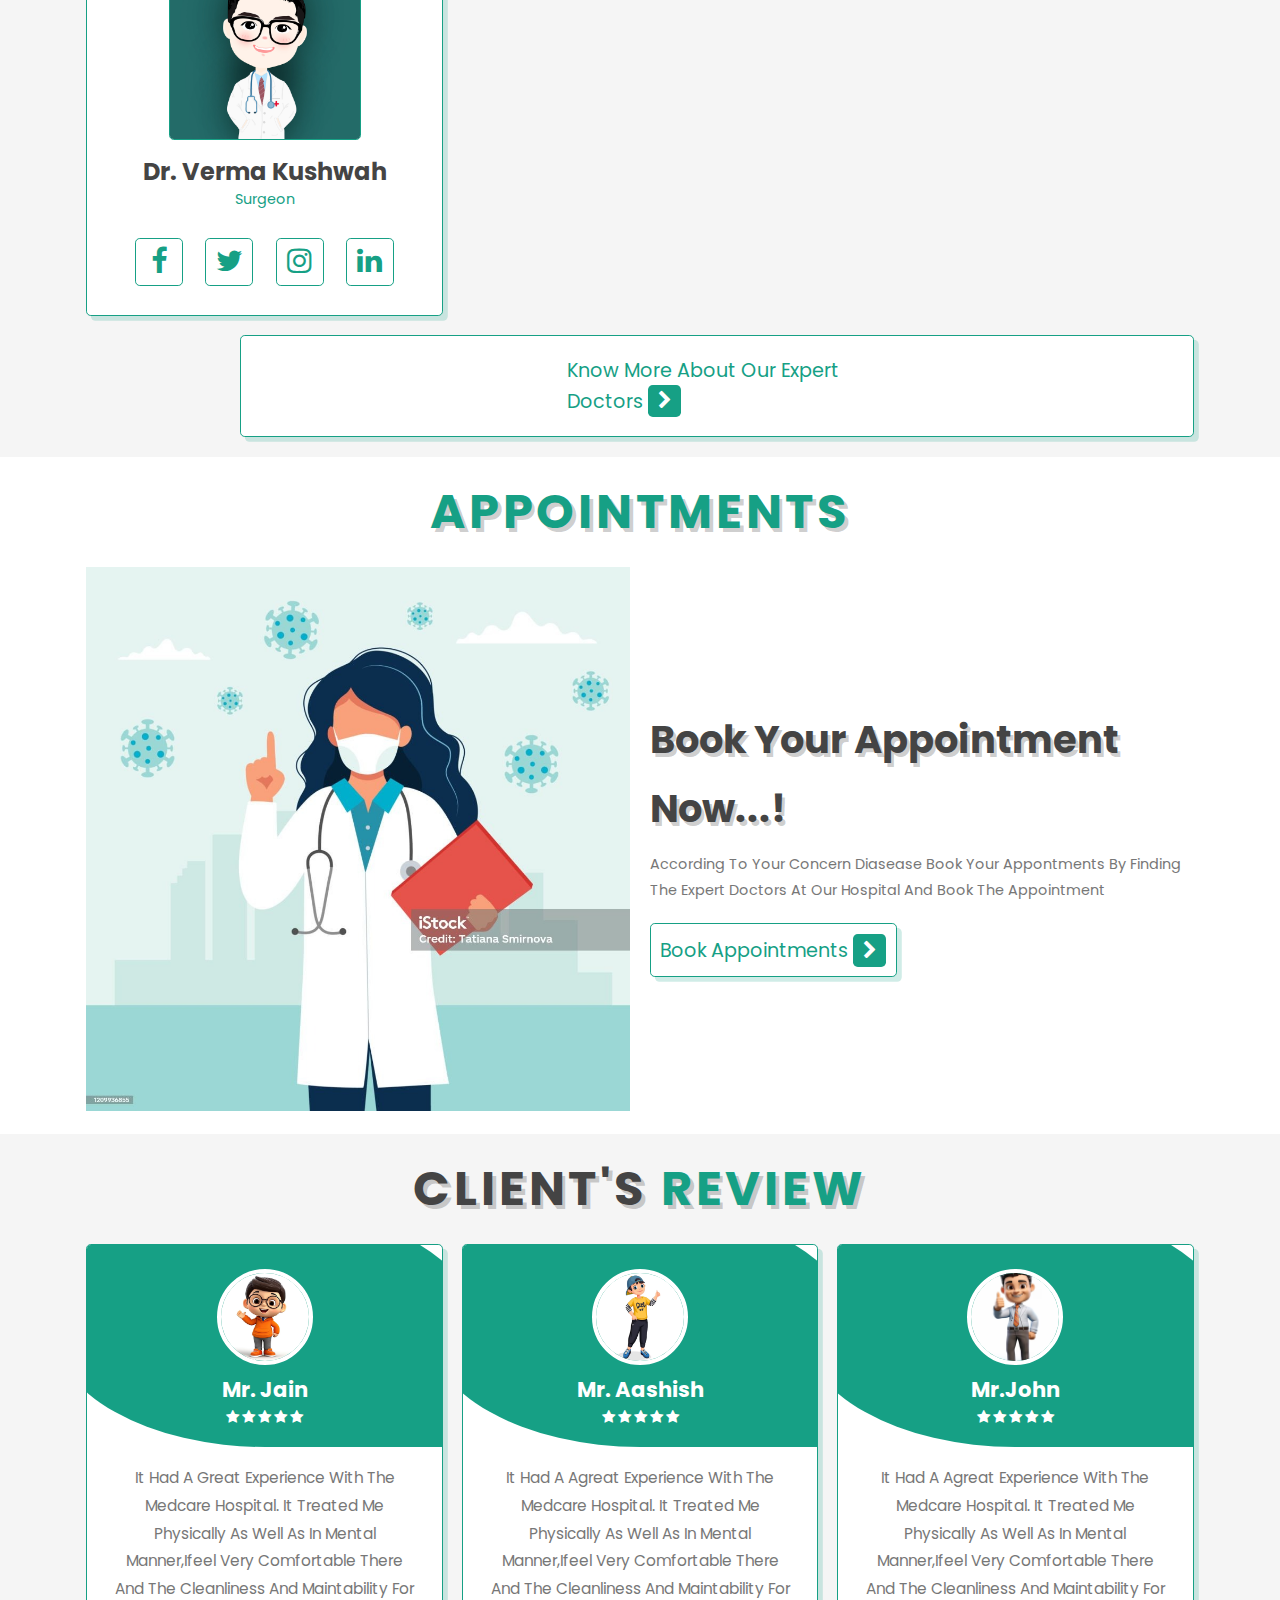
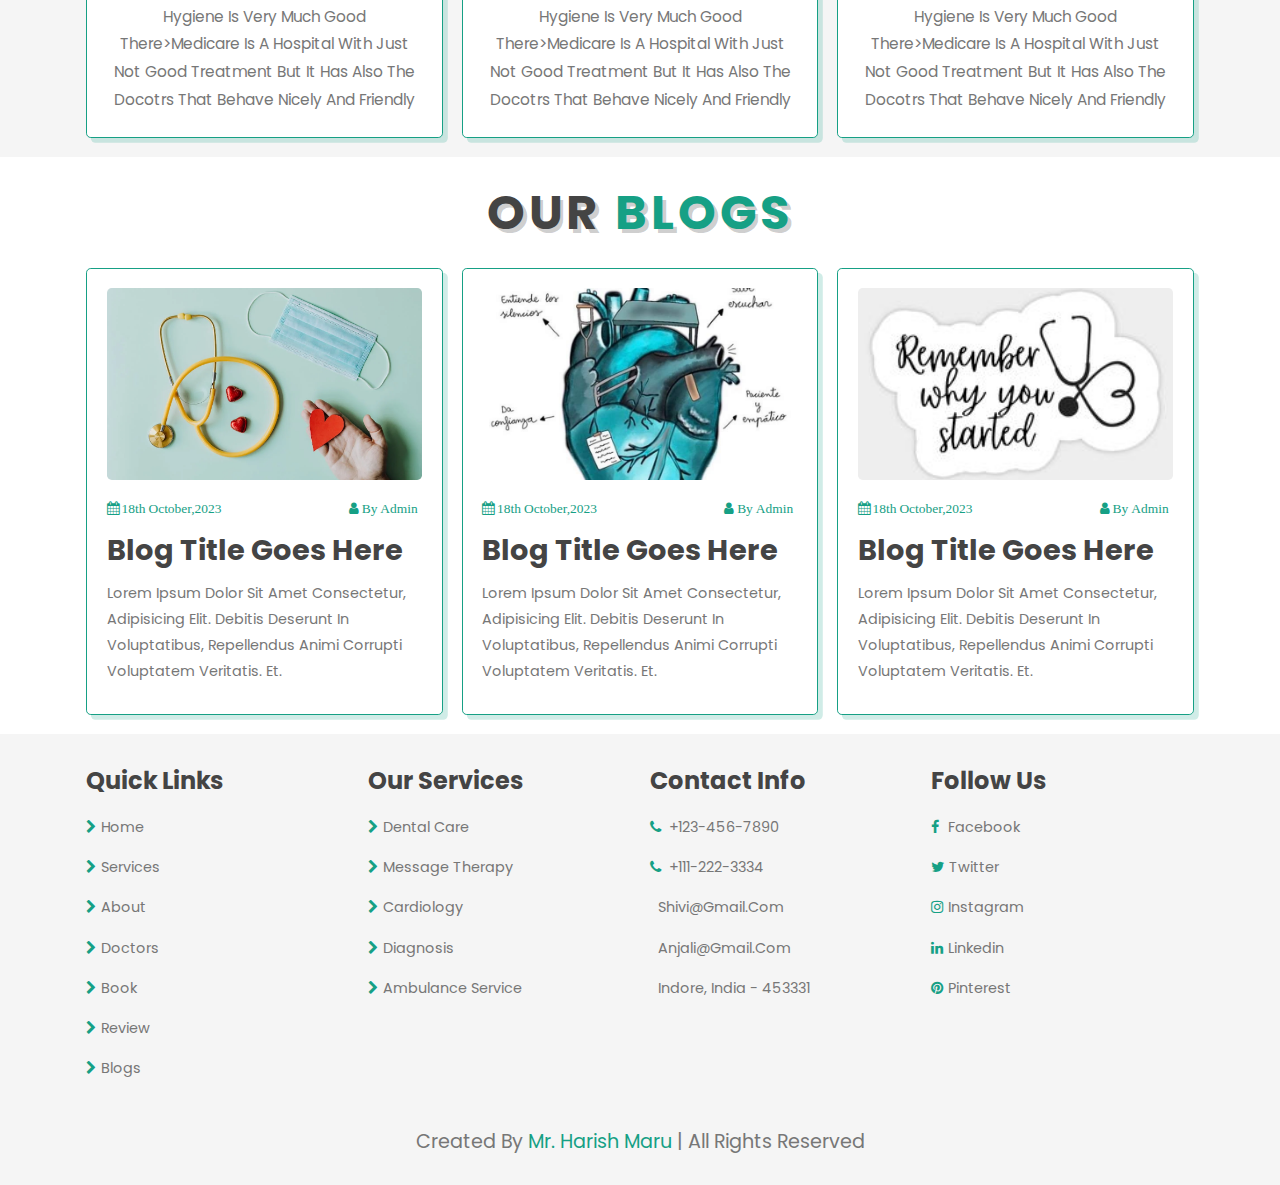
==== commit 6d3afdfd: "Update index.html" ====
--- a/index.html
+++ b/index.html
@@ -4,7 +4,7 @@
     <meta charset="UTF-8">
     <meta name="viewport" content="width=device-width, initial-scale=1.0">
     <title>Hospital management system</title>
-    <link rel="stylesheet" href="style.css" class="css">
+    <link rel="stylesheet" href="/Frontend/style.css" class="css">
     <link rel="stylesheet" href="https://cdnjs.cloudflare.com/ajax/libs/font-awesome/4.7.0/css/font-awesome.min.css">
     <!-- <link rel="stylesheet" href="https://fonts.googleapis.com/css2?family=Material+Symbols+Outlined:opsz,wght,FILL,GRAD@20..48,100..700,0..1,-50..200" /> -->
 </head>
@@ -512,4 +512,4 @@
 </section>
 <script src="script.js"></script>
 </body>
-</html>+</html>
--- a/Frontend/style.css
+++ b/Frontend/style.css
@@ -0,0 +1,820 @@
+@import url('https://fonts.googleapis.com/css2?family=Bree+Serif&family=Bricolage+Grotesque&family=Dancing+Script:wght@700&family=Inter:wght@500&family=Lora:ital@1&family=Playfair+Display:ital,wght@1,500&family=Poppins:wght@300&family=Roboto:ital,wght@1,300;1,400&family=Rubik:ital,wght@1,400;1,500&display=swap');
+
+
+
+:root{
+    --green:#16a085;
+    --black:#444;
+    --light-color:#777;
+    --box-shadow:0.5rem 0.5rem 0 rgba(22,160,133,0.2);
+    --text-shadow:0.4rem 0.4rem 0 rgba(0,0,0,0.2);
+    --border:0.2rem solid var(--green);
+}
+
+
+*{
+    font-family: 'Poppins', sans-serif;
+    margin: 0;
+    padding: 0;
+    box-sizing: border-box;
+    outline: none;
+    border: none;
+    text-decoration: none;
+    text-transform: capitalize;
+    transition: all 0.2s ease-out;
+    
+}
+
+html{
+    font-size: 60%;
+    overflow-x: hidden;
+    scroll-padding-top: 7rem;
+    scroll-behavior: smooth;
+}
+
+.header{
+    padding:2rem 9%;
+    display: flex;
+    align-items: center;
+    justify-content: space-between;
+    background:#ffff;
+    z-index: 1000;
+    position: fixed;
+    top:0;
+    left:0;
+    right:0;
+    box-shadow: -0.5rem 0.2rem rgba(0,0,0,0.1);
+    background: #d8f0eb;
+}
+.header a{
+    font-size: 38px;
+    font-weight: bold;
+}
+
+
+ .header .logo {
+    color:var(--black);
+} 
+
+.header .logo i{
+    font-size: 4.5rem;
+    color:var(--green);
+} 
+
+
+.header .navbar a{
+    font-size: 1.7rem;
+    color:var(--light-color);
+    margin-left: 2rem;
+}
+
+.header .navbar a:hover{
+    color:var(--green);
+
+}
+ #menu-btn{
+    font-size: 2.5rem;
+    border-radius: 0.5rem;
+    background: #eee;
+    color:var(--green);
+    padding:1rem 1.5rem ;
+    cursor:pointer;
+    display:none; 
+ }
+
+ /* login page */
+.nav{
+    max-width: 1100px;
+    width: 100%;
+    margin: 0 auto;
+}
+.nav,.navItem{
+    display: flex;
+    height: 100%;
+    align-items: center;
+    justify-content: space-between;
+}
+.navlogo,.navLink , .button{
+    color: black;
+}
+.navlogo{
+    font-size: 25px;
+}
+.navItem{
+    column-gap: 25px;
+}
+.navLink:hover{
+    color: whitesmoke;
+
+}
+.button{
+    padding: 6px 24px;
+    border: 3px solid black;
+    background: transparent;
+    border-radius: 6px;
+    cursor: pointer;
+}
+.button:active{
+    transform: scale(0.98);
+}
+
+.formContainer{
+    position: absolute;
+    max-width: 320px;
+    width: 100%;
+    top: 50%;
+    left: 50%;
+    transform: translate(-50%,-50%) scale(1.2);
+    z-index: 101;
+    background:#fff;
+    padding: 25px;
+    border-radius: 12px;
+    box-shadow: rgba(0, 0, 0, 0.1);
+    opacity: 0;
+    pointer-events: none;
+    transition:all 0.4s ease-out;
+}
+.form_close{
+    position: absolute;
+    top: 10px;
+    right: 20px;
+    color: black;
+    font-size: 22px;
+    opacity: 0.7;
+    cursor: pointer;
+}
+.formContainer h2{
+    font-size: 22px;
+    color: black;
+    text-align: center;
+}
+.inputbox{
+    position: relative;
+    margin-top: 30px;
+    width: 100%;
+    height: 40px;
+}
+.inputbox input{
+    height: 100%;
+    width: 100%;
+    border: none;
+    outline: none;
+    transition: all 0.2s ease;
+    border-bottom: 2px solid #aaaa;
+    padding: 0 30px;
+    color: #333;
+}
+.inputbox input:focus{
+    border-color: black;
+}
+
+
+.inputbox i{
+    position: absolute;
+    top: 50%;
+    transform: translateY(-50%);
+    font-size: 20px;
+    
+}
+.inputbox i.email, 
+.inputbox i.password{
+    height: 2px;
+    width: 2px;
+    left: 20px;
+    color: #707070;
+}
+.inputbox input:focus ~ i.email,
+.inputbox input:focus ~ i.pw_hide{
+    color: black;
+}
+
+.inputbox i.pw_hide{
+    right: 0;
+    font-size: 18px;
+    cursor: pointer;
+}
+.option_field{
+    display: flex;
+    margin-top: 14px;
+    align-items: center;
+    justify-content: space-between;
+}
+.formContainer a{
+    color: black;
+    font-size: 12px;
+
+}
+.formContainer a:hover{
+    text-decoration: underline;
+    
+}
+.checkbox{
+    display: flex;
+    column-gap: 8px;
+    white-space: nowrap;
+    font-size: 12px;
+    
+}
+.checkbox input{
+    accent-color: #7d2ae8;
+}
+.checkbox label{
+    color: black;
+    font-size: 12px;
+    user-select: none;
+    cursor: pointer;
+}
+.formContainer .button{
+    background:transparent;
+    margin-top: 30px;
+    width: 100%;
+    padding: 10px 0;
+    border-radius: 10px;
+}
+.login_signup{
+    font-size: 12px;
+    text-align: center;
+    margin-top: 15px;
+}
+.home.show .formContainer{
+    opacity: 1;
+    pointer-events: auto;
+    transform: translate(-50%,-50%) scale(1);
+}
+.formContainer.active .signupform{
+display: block;
+
+}
+.formContainer.active .loginform{
+    display: none;
+    
+    }
+.signupform{
+    display: none;
+}
+
+/* login page ends here */
+
+
+ /* section */
+section{
+    padding:2rem 9rem;
+}
+
+section:nth-child(even){
+    background: #f5f5f5;
+}
+.heading{
+    text-align: center;
+    padding-bottom: 2rem;
+    text-shadow: var(--text-shadow);
+    text-transform: uppercase;
+    color: var(--black);
+    font-size: 5rem;
+    letter-spacing: 0.4rem;
+}
+.heading span{
+    text-transform: uppercase;
+    color: var(--green);
+
+}
+
+.btn{
+    display: inline-block;
+    margin-top: 1rem;
+    padding: 1rem;
+    padding-left: 1rem;
+    border: var(--border);
+    border-radius: 0.5rem;
+    box-shadow: var(--box-shadow);
+    color: var(--green);
+    cursor: pointer;
+    font-size: 2rem;
+    background: #fff;
+}
+
+
+
+
+.btn span{
+    padding: 0.7rem 1rem;
+    border-radius: 0.5rem;
+    background: var(--green);
+    color:#fff;
+    margin-left: 0.5rem;
+}
+.btn:hover{
+    background: var(--green);
+    color:#fff;
+}
+.btn:hover span{
+    color: var(--green);
+    background:#fff;
+    margin-left: 1rem;
+}
+
+/*for button 1 of doctors section*/
+.btn1{
+    display: inline-block;
+    margin-top: 2rem;
+    margin-left: 16rem;
+    padding: 2rem;
+    padding-left: 34rem;
+    padding-right: 32rem;
+    border: var(--border);
+    border-radius: 0.5rem;
+    box-shadow: var(--box-shadow);
+    color: var(--green);
+    cursor: pointer;
+    font-size: 2rem;
+    background: #fff;
+}
+
+.btn1 span{
+    padding: 0.7rem 1rem;
+    border-radius: 0.5rem;
+    background: var(--green);
+    color:#fff;
+    margin-left: 0.5rem;
+}
+.btn1:hover{
+    background: var(--green);
+    color:#fff;
+}
+.btn1:hover span{
+    color: var(--green);
+    background:#fff;
+    margin-left: 1rem;
+}
+
+.home{
+    display: flex;
+    align-items: center;
+    flex-wrap: wrap;
+    /* gap:2.5rem; */
+    padding-top: 11rem;
+}
+.home .image{
+    flex:1 1 45rem;
+    padding: 2px;
+    margin: 2px;
+
+}
+.home .image img{
+    width:70%;
+    
+}
+.home .content{
+    flex:1 1 45rem;
+}
+.home .content h3{
+    font-size: 4.5rem;
+    color: var(--black);
+    line-height: 1.8;
+    text-shadow: var(--text-shadow);
+}
+.home .content p{
+    font-size: 1.7rem;
+    color: var(--light-color);
+    line-height: 1.8;
+    padding: 1rem 0;
+}
+
+
+/* Icon section goes here */
+.icons-container{
+    display: grid;
+    gap: 2rem;
+    grid-template-columns: repeat(auto-fit,minmax(20rem,1fr));
+    padding-top: 5rem;
+    padding-bottom: 5rem;
+
+}
+
+.icons-container .icons{
+    border: var(--border);
+    box-shadow: var(--box-shadow);
+    border-radius: 0.5rem;
+    text-align: center;
+    padding: 2.5rem;
+
+
+}
+.icons-container .icons i{
+    font-size: 4.5rem;
+    color: var(--green);
+    padding-bottom: 0.7rem;
+}
+
+.icons-container .icons h3{
+    font-size: 4.5rem;
+    color: var(--black);
+    padding-bottom: 0.5rem 0;
+    text-shadow: var(--text-shadow);
+}
+
+.icons-container .icons p{
+    font-size: 1.7rem;
+    color: var(--light-color);
+    padding-bottom: 0.5rem 0;
+    /* text-shadow: var(--text-shadow); */
+}
+
+
+/* service section goes here */
+
+.services .box-container{
+    display: grid;
+    gap:2rem;
+    grid-template-columns: repeat(auto-fit,minmax(30rem,1fr));
+
+
+}
+.services .box-container .box{
+    background: #fff;
+    border-radius: 0.5rem;
+    box-shadow: var(--box-shadow);
+    border: var(--border);
+    padding: 1.5rem;
+}
+
+.services .box-container .box i{
+    color: var(--green);
+    font-size: 5rem;
+    padding-bottom: 0.5rem;
+}
+.services .box-container .box h3{
+    color: var(--black);
+    font-size: 2.5rem;
+    padding: 1rem 0;
+}
+.services .box-container .box p{
+    color: var(--light-color);
+    font-size: 1.4rem;
+   line-height: 2;
+}
+
+/* #About section goes here */
+
+.about .row{
+    display: flex;
+    align-items: center;
+    flex-wrap: wrap;
+    gap: 2rem;
+}
+.about .row .image{
+    flex:1 1 45rem;
+}
+.about .row .image img{
+    width: 100%;
+    background: #fff;
+}
+.about .row .content{
+    flex: 1 1 45rem;
+}
+.about .row .content h3{
+    color: var(--black);
+    text-shadow: var(--text-shadow);
+    font-size: 4rem;
+    line-height: 1.8;
+}
+.about .row .content h3{
+    color: var(--black);
+    text-shadow: var(--text-shadow);
+    font-size: 4rem;
+    line-height: 1.8;
+}
+.about .row .content p{
+    color: var(--light-color);
+    padding: 1rem 0;
+    font-size: 1.5rem;
+    line-height: 1.8;
+}
+
+/* #Doctors section goes here */
+
+.doctors .box-container{
+    display: grid;
+    grid-template-columns: repeat(auto-fit, minmax(30rem, 1fr));
+    gap:2rem
+}
+.doctors .box-container .box{
+    text-align: center;
+    background: #fff;
+    border-radius: 0.5rem;
+    border: var(--border);
+    box-shadow: var(--box-shadow);
+    padding: 2rem;
+}
+.doctors .box-container .box img{
+    height:20rem;
+    border: var(--border);
+    border-radius: 0.5rem;
+    margin-top: 1rem;
+    margin-bottom: 1rem;
+
+}
+.doctors .box-container .box h3{
+    color: var(--black);
+    font-size: 2.5rem;
+}
+.doctors .box-container .box span{
+    color: var(--green);
+    font-size: 1.5rem;
+}
+.doctors .box-container .box .share{
+    padding-top: 2rem;
+}
+.doctors .box-container .box .share a{
+    height: 5rem;
+    width: 5rem;
+    line-height: 4.5rem;
+    font-size: 3rem;
+    color: var(--green);
+    border-radius: 0.5rem;
+    border: var(--border);
+    margin: 1rem;
+}
+.doctors .box-container .box .share a:hover{
+    background: var(--green);
+    color: #fff;
+    box-shadow: var(--box-shadow);
+
+}
+
+/* # Book Appiontment section goes here */
+
+.book .row{
+    display: flex;
+    align-items:center;
+    flex-wrap: wrap;
+    gap: 2rem;
+
+}
+.book .row .image{
+    flex: 1 1 45rem;
+
+}
+.book .row .image img{
+    width: 100%;
+    
+}
+.book .row form{
+    flex: 1 1 45rem;
+    background: #fff;
+    box-shadow: var(--box-shadow);
+    border: var(--border);
+    text-shadow: var(--text-shadow);
+    text-align: center;
+    padding: 2rem;
+    border-radius: 0.5rem;
+}
+.book .row form h3{
+    color: var(--black);
+    padding-bottom: 1rem;
+    font-size: 3rem;
+}
+.book .row form .box{
+    width: 100%;
+    margin: 0.7rem 0;
+    border-radius: 0.5rem;
+    border: var(--border);
+    font-size: 1.6rem;
+    color: var(--black);
+    text-transform: none;
+    padding: 0.5rem;
+}
+.book .row form .btn{
+    padding:1rem 3rem;
+}
+
+
+/* Review part starts here */
+.review .box-container{
+    display: grid;
+    grid-template-columns: repeat(auto-fit,minmax(30rem,1fr));
+    gap:2rem;
+}
+.review .box-container .box{
+    border: var(--border);
+    box-shadow: var(--box-shadow);
+    border-radius: 0.5rem;
+    padding: 2.5rem;
+    background: #fff;
+    text-align: center;
+    position: relative;
+    overflow: hidden;
+    z-index: 0;
+}
+.review .box-container .box img{
+    height: 10rem;
+    width: 10rem;
+    border-radius: 50%;
+    object-fit: cover;
+    border: 0.5rem solid #fff;
+}
+.review .box-container .box h3{
+    color: #fff;
+    font-size: 2.2rem;
+    padding: 0.5rem 0;
+
+}
+.review .box-container .box .stars i{
+    color: #fff;
+    font-size: 1.5rem;
+    
+}
+
+.review .box-container .box .text{
+    color: var(--light-color);
+    line-height: 1.8;
+    font-size: 1.6rem;
+    padding-top: 4rem;
+}
+.review .box-container .box::before{
+    content: '';
+    position: absolute;
+    top: -4rem;
+    left: 50%;
+    transform: translateX(-50%);
+    background-color: var(--green);
+    border-bottom-left-radius: 50%;
+    border-top-right-radius: 50%;
+    height: 25rem;
+    width: 120%;
+    z-index: -1;
+
+}
+
+/* Blog section sarts here */
+
+.blogs .box-container{
+    display: grid;
+    grid-template-columns: repeat(auto-fit,minmax(30rem,1fr));
+    gap:2rem;
+}
+.blogs .box-container .box{
+    border: var(--border);
+    box-shadow: var(--box-shadow);
+    border-radius: 0.5rem;
+    padding: 2rem;
+}
+.blogs .box-container .box .image{
+    height: 20rem;
+    overflow: hidden;
+    border-radius: 0.5rem;
+}
+.blogs .box-container .box .image img{
+    height: 100%;
+    width: 100%;
+    object-fit: cover;
+}
+.blogs .box-container .box:hover .image img{
+    transform:scale(1.2);
+}
+.blogs .box-container .box .content{
+    padding-top: 1rem;
+}
+.blogs .box-container .box .content .icon{
+    padding: 1rem 0;
+    display: flex;
+    align-items: center;
+    justify-content: space-between;
+}
+.blogs .box-container .box .content .icon a{
+    font-size: 1.4rem;
+    color:var(--light-color);
+
+}
+.blogs .box-container .box .content .icon a:hover{
+    color: var(--green);
+}
+.blogs .box-container .box .content .icon a i{
+    padding-right: 0.5rem;
+    color:var(--green);
+
+}
+.blogs .box-container .box .content h3{
+    color: var(--black);
+    font-size: 3rem;
+}
+.blogs .box-container .box .content p{
+    color: var(--light-color);
+    font-size: 1.5rem;
+    line-height: 1.8;
+    padding: 1rem 0;
+}
+
+/* #Footer section goes here */
+
+.footer .box-container{
+    display: grid;
+    grid-template-columns: repeat(auto-fit,minmax(22rem,1fr));
+    gap:2rem;
+}
+.footer .box-container .box h3{
+    font-size: 2.5rem;
+    color: var(--black);
+    padding: 1rem 0;
+}
+.footer .box-container .box a{
+    display: block;
+    font-size: 1.5rem;
+    color: var(--light-color);
+    padding: 1rem 0;
+}
+.footer .box-container .box a i{
+    padding-right: 0.5rem;
+    color: var(--green);
+
+}
+.footer .box-container .box a:hover i{
+    padding-right: 2rem;
+}
+.footer .credit{
+    padding: 1rem;
+    padding-top: 2rem;
+    margin-top: 2rem;
+    text-align: center;
+    font-size: 2rem;
+    color: var(--light-color);
+    border-top: 0.1rem solidrgbs(0,0,0,0.1);
+}
+.footer .credit span{
+    color: var(--green);
+}
+
+
+
+
+
+
+
+
+
+
+
+
+
+
+
+
+
+
+/* Media query */
+
+@media(max-width:1150px){
+    html{
+        font-size: 55%;
+    }
+    header{
+        padding: 2rem;
+    }
+    .header a{
+        font-size: 20px;
+        font-weight: bold;
+    }
+    .header .logo i{
+        font-size: 2.5rem;
+    } 
+    section{
+        padding: 2rem;
+    }
+}
+
+@media(max-width:950px){
+    #menu-btn{
+        display: initial;
+    }
+    .header .navbar{
+        position: absolute;
+        top:115%;
+        right:2rem;
+        border-radius: 0.5rem;
+        box-shadow: var(--box-shadow);
+        width:30rem;
+        background: #fff;
+        border:var(--border);
+        transform: scale(0);
+        opacity:1;
+        transform-origin: top-right;
+        transition:none;
+    }
+    .header .navbar.active{
+        transform:scale(1);
+        opacity:1;
+        transition:0.2s ease-out;
+    }
+    .header .navbar a{
+        font-size: 2rem;
+        display: block;
+        margin:2.5rem;
+        }
+}
+
+
+@media(max-width:450px){
+    html{
+        font-size: 48%;
+    }
+}